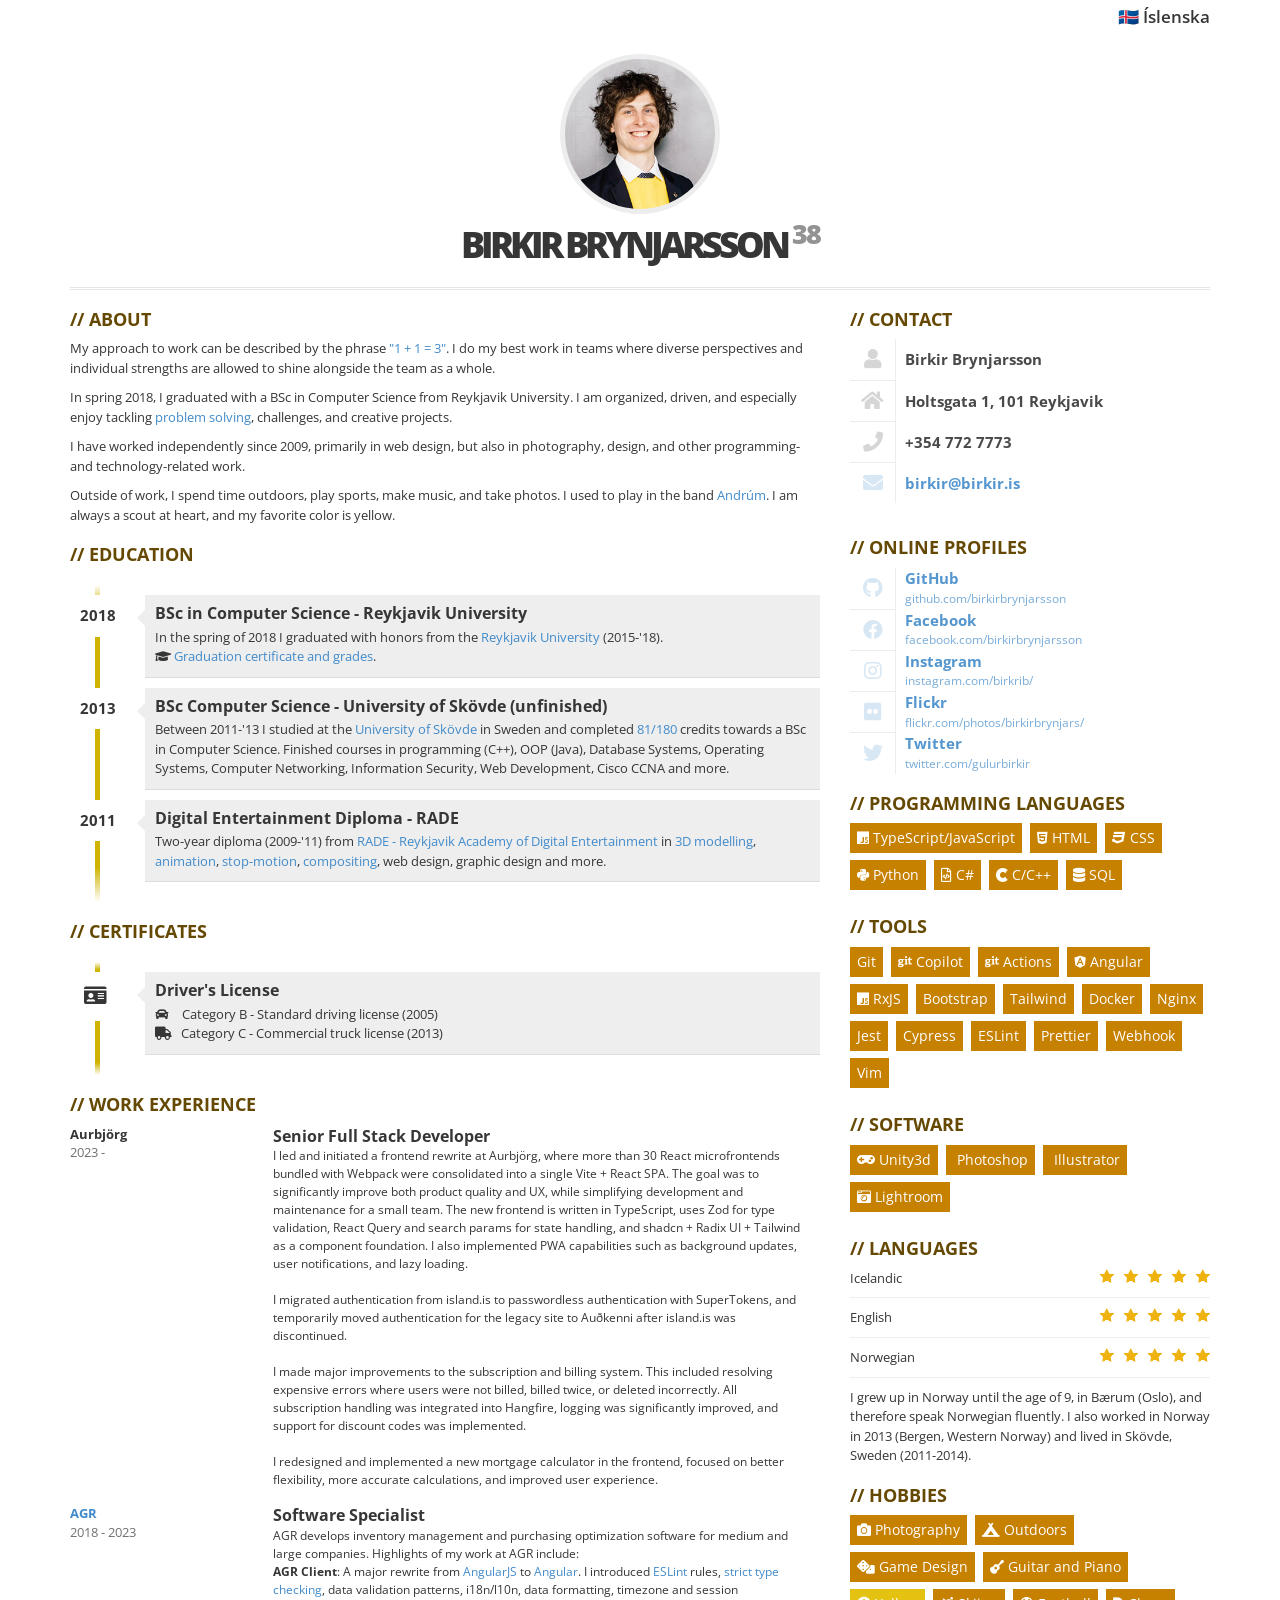
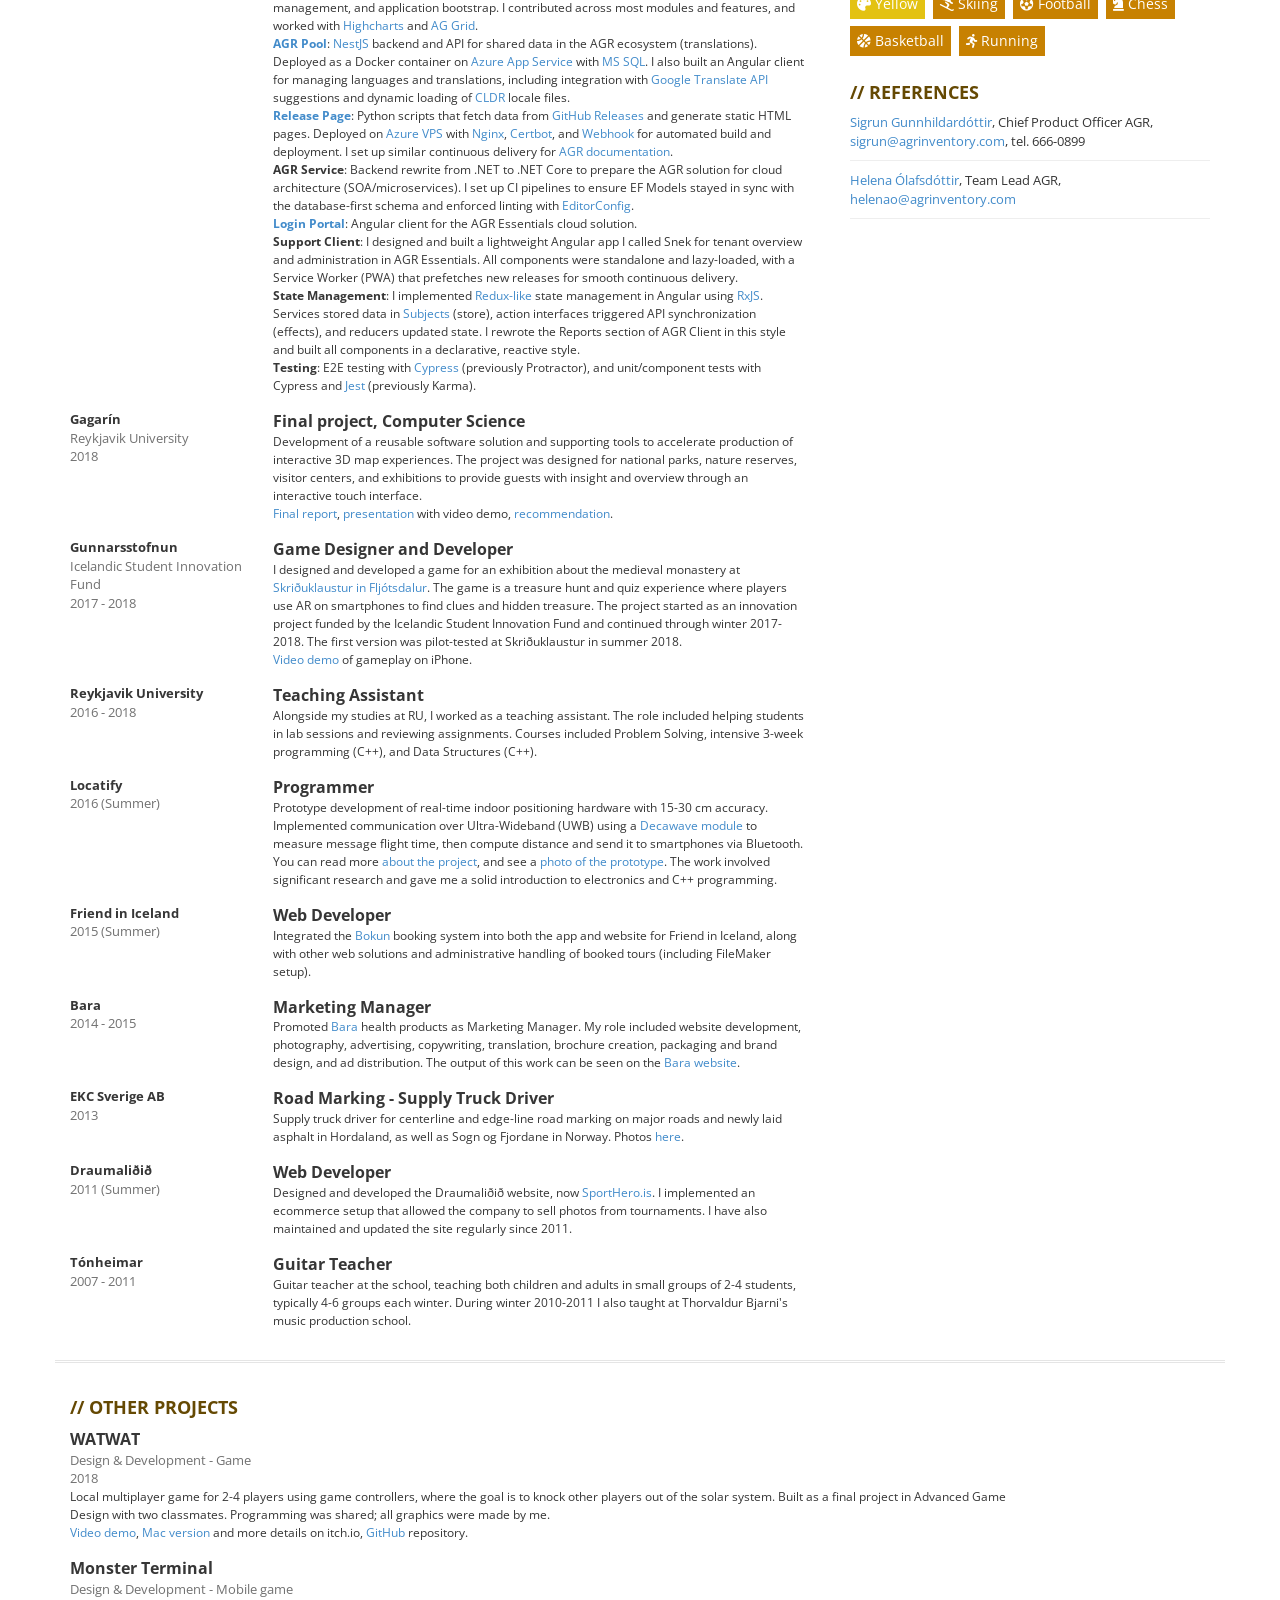
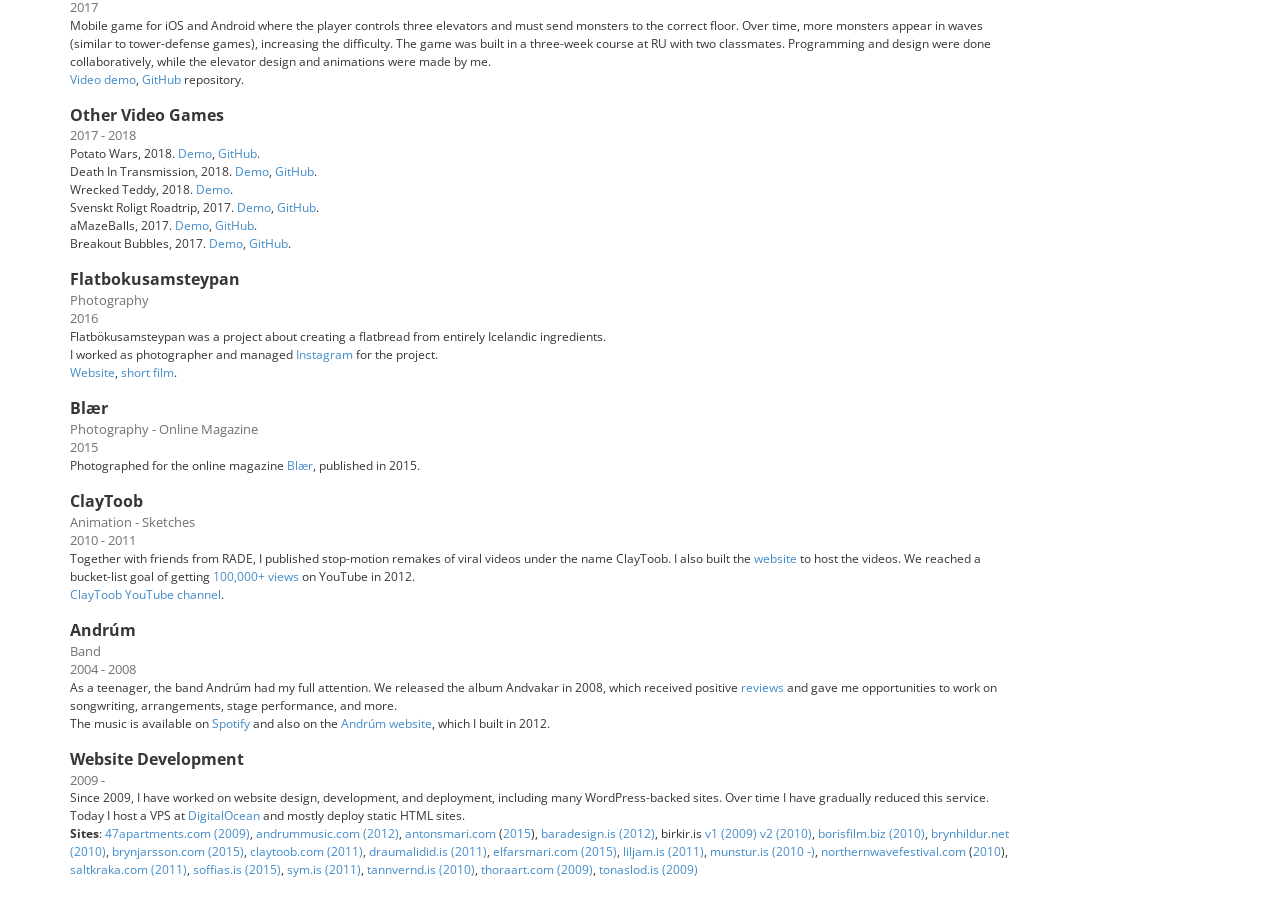
==== en/index.html @ 698aa9ff "Add english version of CV" ====
<!doctype html>
<html lang="en">
  <head>
    <meta charset="utf-8" />
    <meta http-equiv="X-UA-Compatible" content="IE=edge,chrome=1" />
    <meta name="viewport" content="width=device-width, initial-scale=1" />
    <title>Birkir Brynjarsson - CV</title>
    <link href="../css/bootstrap.min.css" rel="stylesheet" />
    <link
      rel="stylesheet"
      href="https://use.fontawesome.com/releases/v5.6.3/css/all.css"
      integrity="sha384-UHRtZLI+pbxtHCWp1t77Bi1L4ZtiqrqD80Kn4Z8NTSRyMA2Fd33n5dQ8lWUE00s/"
      crossorigin="anonymous"
    />
    <link href="../css/main.css?v=1.12" rel="stylesheet" />
    <!--[if lt IE 9]>
      <script src="js/html5shiv.js"></script>
      <script src="js/respond.min.js"></script>
    <![endif]-->
  </head>
  <body>
    <div class="container language-container">
      <div class="row no-print">
        <div class="col-xs-12">
          <div class="language-switcher" aria-label="Language selector">
            <a href="../index.html">🇮🇸 Íslenska</a>
          </div>
        </div>
      </div>
    </div>

    <div class="container main-container">
      <div class="row">
        <div class="col-xs-12">
          <div id="photo-header" class="text-center">
            <!-- PHOTO (AVATAR) -->
            <div id="photo">
              <img src="../img/birkir-gulur3.jpg" alt="avatar" />
            </div>
            <div id="text-header">
              <h1>
                Birkir Brynjarsson <sup><span class="my-age"></span></sup>
              </h1>
            </div>
            <!--<div id="text-header">
              <h1>Welcome,<br> my name is <span>Birkir Brynjarsson</span><sup>28</sup>, this is my CV</h1>
            </div>-->
          </div>
        </div>
      </div>

      <div class="row">
        <div class="col-xs-12 col-sm-8">
          <!-- ABOUT ME -->
          <div class="box">
            <h2>About</h2>
            <p>
              My approach to work can be described by the phrase
              <a
                href="https://www.theschooloflife.com/thebookoflife/in-praise-of-teamwork/"
                data-toggle="tooltip"
                title='"The whole is greater than the sum of its parts." - Aristotle<br />Link: In Praise of Teamwork from The Book of Life'
                >"1 + 1 = 3"</a
              >. I do my best work in teams where diverse perspectives and
              individual strengths are allowed to shine alongside the team as a
              whole.
            </p>
            <p>
              In spring 2018, I graduated with a BSc in Computer Science from
              Reykjavik University. I am organized, driven, and especially enjoy
              tackling
              <a
                href="https://open.kattis.com/users/birkir-brynjarsson"
                data-toggle="tooltip"
                title="Kattis problems archive, hundreds of programming problems to solve."
                >problem solving</a
              >, challenges, and creative projects.
            </p>
            <p>
              I have worked independently since 2009, primarily in web design,
              but also in photography, design, and other programming- and
              technology-related work.
            </p>

            <p>
              Outside of work, I spend time outdoors, play sports, make music,
              and take photos. I used to play in the band
              <a
                href="https://open.spotify.com/artist/7MEzJD8suxVkT8CrVbVjuE"
                data-toggle="tooltip"
                title="Andrum on Spotify"
                >Andrúm</a
              >. I am always a scout at heart, and my favorite color is yellow.
            </p>
          </div>

          <!-- EDUCATION -->
          <div class="box">
            <h2>Education</h2>
            <ul id="education" class="clearfix">
              <li>
                <div class="year pull-left">2018</div>
                <div class="description pull-right">
                  <h3>BSc in Computer Science - Reykjavik University</h3>
                  <p>
                    In the spring of 2018 I graduated with honors from the
                    <a
                      href="https://en.ru.is/st/dcs/undergraduate-study/bsc-computer-science"
                      data-toggle="tooltip"
                      title="BSc Computer Science, Reykjavik University"
                      >Reykjavik University</a
                    >
                    (2015-'18).<br /><i class="fas fa-graduation-cap"></i>
                    <a
                      href="../img/Birkir-BSc_ComputerScience.pdf"
                      data-toggle="tooltip"
                      title="PDF: Graduation certificate and grades from RU"
                      >Graduation certificate and grades</a
                    >.
                  </p>
                </div>
              </li>
              <li>
                <div class="year pull-left">2013</div>
                <div class="description pull-right">
                  <h3>
                    BSc Computer Science - University of Skövde (unfinished)
                  </h3>
                  <p>
                    Between 2011-'13 I studied at the
                    <a
                      href="http://his.se/en/"
                      data-toggle="tooltip"
                      title="University of Skövde website"
                      >University of Skövde</a
                    >
                    in Sweden and completed
                    <a
                      href="../img/Birkir-HiS_Grades.pdf"
                      data-toggle="tooltip"
                      title="PDF: My grades from the University of Skövde"
                      >81/180</a
                    >
                    credits towards a BSc in Computer Science. Finished courses
                    in programming (C++), OOP (Java), Database Systems,
                    Operating Systems, Computer Networking, Information
                    Security, Web Development, Cisco CCNA and more.
                  </p>
                </div>
              </li>
              <li>
                <div class="year pull-left">2011</div>
                <div class="description pull-right">
                  <h3>Digital Entertainment Diploma - RADE</h3>
                  <p>
                    Two-year diploma (2009-'11) from
                    <a
                      href="https://tskoli.is/namsbraut/stafraen-honnun/"
                      data-toggle="tooltip"
                      title="RADE - Reykjavik Academy of Digital Entertainment, website"
                      >RADE - Reykjavik Academy of Digital Entertainment</a
                    >
                    in
                    <a
                      href="https://www.youtube.com/watch?v=t-S7VDdYCXI"
                      data-toggle="tooltip"
                      title="A 3D character model, project made with 3ds Max and After Effects"
                      >3D modelling</a
                    >,
                    <a
                      href="https://www.youtube.com/watch?v=_jqx_BdupVU"
                      data-toggle="tooltip"
                      title="My final project from RADE, a short sketch where my main focus was animation."
                      >animation</a
                    >,
                    <a
                      href="https://www.youtube.com/user/ClayToob/videos"
                      data-toggle="tooltip"
                      title="A stop-motion project made with clay.<br />From which a collective formed where we did more sketches going under the name; ClayToob"
                      >stop-motion</a
                    >,
                    <a
                      href="https://www.youtube.com/watch?v=44dyvyZPe54"
                      data-toggle="tooltip"
                      title="Compositing and Vfx project made with Nuke and other software."
                      >compositing</a
                    >, web design, graphic design and more.
                  </p>
                </div>
              </li>
            </ul>
          </div>

          <!-- EDUCATION -->
          <div class="box">
            <h2>Certificates</h2>
            <ul id="education" class="clearfix">
              <li>
                <div class="license">
                  <i class="fa fa-id-card" aria-hidden="true"></i>
                </div>
                <div class="description pull-right">
                  <h3>Driver's License</h3>
                  <p>
                    <i
                      class="fa fa-car"
                      aria-hidden="true"
                      style="padding-right: 1.1em"
                    ></i
                    >Category B - Standard driving license (2005)<br />
                    <i
                      class="fa fa-truck"
                      aria-hidden="true"
                      style="padding-right: 0.8em"
                    ></i
                    >Category C - Commercial truck license (2013)
                  </p>
                </div>
              </li>
            </ul>
          </div>

          <!-- EXPERIENCES -->
          <div class="box">
            <h2>Work Experience</h2>

            <div class="job clearfix">
              <div class="col-xs-3">
                <div class="where">Aurbjörg</div>
                <div class="year">2023 -</div>
              </div>
              <div class="col-xs-9">
                <div class="profession">Senior Full Stack Developer</div>
                <div class="description">
                  I led and initiated a frontend rewrite at Aurbjörg, where more
                  than 30 React microfrontends bundled with Webpack were
                  consolidated into a single Vite + React SPA. The goal was to
                  significantly improve both product quality and UX, while
                  simplifying development and maintenance for a small team. The
                  new frontend is written in TypeScript, uses Zod for type
                  validation, React Query and search params for state handling,
                  and shadcn + Radix UI + Tailwind as a component foundation. I
                  also implemented PWA capabilities such as background updates,
                  user notifications, and lazy loading.
                  <br /><br />
                  I migrated authentication from island.is to passwordless
                  authentication with SuperTokens, and temporarily moved
                  authentication for the legacy site to Auðkenni after island.is
                  was discontinued.
                  <br /><br />
                  I made major improvements to the subscription and billing
                  system. This included resolving expensive errors where users
                  were not billed, billed twice, or deleted incorrectly. All
                  subscription handling was integrated into Hangfire, logging
                  was significantly improved, and support for discount codes was
                  implemented.
                  <br /><br />
                  I redesigned and implemented a new mortgage calculator in the
                  frontend, focused on better flexibility, more accurate
                  calculations, and improved user experience.
                </div>
              </div>
            </div>

            <div class="job clearfix">
              <div class="col-xs-3">
                <div class="where">
                  <a
                    href="https://agrinventory.com"
                    alt="AGR website"
                    data-toggle="tooltip"
                    title="AGR website"
                    >AGR</a
                  >
                </div>
                <div class="year">2018 - 2023</div>
              </div>
              <div class="col-xs-9">
                <div class="profession">Software Specialist</div>
                <div class="description">
                  AGR develops inventory management and purchasing optimization
                  software for medium and large companies. Highlights of my work
                  at AGR include:
                  <br />
                  <strong>AGR Client</strong>: A major rewrite from
                  <a href="https://angularjs.org/">AngularJS</a> to
                  <a href="https://angular.io/">Angular</a>. I introduced
                  <a href="https://eslint.org/">ESLint</a> rules,
                  <a href="https://www.typescriptlang.org/tsconfig#strict"
                    >strict type checking</a
                  >, data validation patterns, i18n/l10n, data formatting,
                  timezone and session management, and application bootstrap. I
                  contributed across most modules and features, and worked with
                  <a
                    href="https://www.highcharts.com/"
                    data-toggle="tooltip"
                    title="Highcharts charting library"
                    >Highcharts</a
                  >
                  and
                  <a
                    href="https://www.ag-grid.com/"
                    data-toggle="tooltip"
                    title="AG Grid data grid"
                    >AG Grid</a
                  >.
                  <br />
                  <strong
                    ><a
                      href="https://pool.agrdynamics.com/swagger/"
                      data-toggle="tooltip"
                      title="AGR Shared Data Repository"
                      >AGR Pool</a
                    ></strong
                  >:
                  <a
                    href="https://nestjs.com/"
                    data-toggle="tooltip"
                    title="NestJS framework"
                    >NestJS</a
                  >
                  backend and API for shared data in the AGR ecosystem
                  (translations). Deployed as a Docker container on
                  <a
                    href="https://azure.microsoft.com/en-us/products/app-service"
                    >Azure App Service</a
                  >
                  with
                  <a
                    href="https://azure.microsoft.com/en-us/products/azure-sql/database"
                    >MS SQL</a
                  >. I also built an Angular client for managing languages and
                  translations, including integration with
                  <a
                    href="https://cloud.google.com/translate/docs/reference/rest"
                    >Google Translate API</a
                  >
                  suggestions and dynamic loading of
                  <a href="https://cldr.unicode.org/">CLDR</a> locale files.
                  <br />
                  <strong
                    ><a
                      href="https://releases.agrinventory.com/"
                      data-toggle="tooltip"
                      title="AGR Release Page"
                      >Release Page</a
                    ></strong
                  >: Python scripts that fetch data from
                  <a
                    href="https://docs.github.com/en/repositories/releasing-projects-on-github/about-releases"
                    >GitHub Releases</a
                  >
                  and generate static HTML pages. Deployed on
                  <a
                    href="https://azure.microsoft.com/en-us/products/virtual-machines"
                    >Azure VPS</a
                  >
                  with <a href="https://www.nginx.com/">Nginx</a>,
                  <a href="https://certbot.eff.org/">Certbot</a>, and
                  <a href="https://github.com/adnanh/webhook">Webhook</a> for
                  automated build and deployment. I set up similar continuous
                  delivery for
                  <a
                    href="https://docs.agrinventory.com/"
                    title="AGR Documentation and Manuals"
                    >AGR documentation</a
                  >.
                  <br />
                  <strong>AGR Service</strong>: Backend rewrite from .NET to
                  .NET Core to prepare the AGR solution for cloud architecture
                  (SOA/microservices). I set up CI pipelines to ensure EF Models
                  stayed in sync with the database-first schema and enforced
                  linting with
                  <a href="https://editorconfig.org/">EditorConfig</a>.
                  <br />
                  <strong
                    ><a href="https://portal.agrdev.cloud/"
                      >Login Portal</a
                    ></strong
                  >: Angular client for the AGR Essentials cloud solution.
                  <br />
                  <strong>Support Client</strong>: I designed and built a
                  lightweight Angular app I called Snek for tenant overview and
                  administration in AGR Essentials. All components were
                  standalone and lazy-loaded, with a Service Worker (PWA) that
                  prefetches new releases for smooth continuous delivery.
                  <br />
                  <strong>State Management</strong>: I implemented
                  <a
                    href="https://v8.ngrx.io/guide/store#diagram"
                    data-toggle="tooltip"
                    title="State Management Diagram"
                    >Redux-like</a
                  >
                  state management in Angular using
                  <a href="https://rxjs.dev/">RxJS</a>. Services stored data in
                  <a href="https://rxjs.dev/guide/subject">Subjects</a>
                  (store), action interfaces triggered API synchronization
                  (effects), and reducers updated state. I rewrote the Reports
                  section of AGR Client in this style and built all components
                  in a declarative, reactive style.
                  <br />
                  <strong>Testing</strong>: E2E testing with
                  <a href="https://www.cypress.io/">Cypress</a> (previously
                  Protractor), and unit/component tests with Cypress and
                  <a href="https://jestjs.io/">Jest</a> (previously Karma).
                </div>
              </div>
            </div>

            <div class="job clearfix">
              <div class="col-xs-3">
                <div class="where">Gagarín</div>
                <div class="year">Reykjavik University</div>
                <div class="year">2018</div>
              </div>
              <div class="col-xs-9">
                <div class="profession">Final project, Computer Science</div>
                <div class="description">
                  Development of a reusable software solution and supporting
                  tools to accelerate production of interactive 3D map
                  experiences. The project was designed for national parks,
                  nature reserves, visitor centers, and exhibitions to provide
                  guests with insight and overview through an interactive touch
                  interface.<br />
                  <a
                    href="https://skemman.is/handle/1946/31159"
                    alt="Skemman.is thesis archive, final project: National Park Explorer"
                    data-toggle="tooltip"
                    title='Final report: "National Park Explorer" on Skemman.is'
                    >Final report</a
                  >,
                  <a
                    href="../img/nationalparkexplorer-presentation.pdf"
                    alt="PDF: National Park Explorer project presentation including video demo"
                    data-toggle="tooltip"
                    title="PDF: National Park Explorer project presentation including video demo"
                    >presentation</a
                  >
                  with video demo,
                  <a
                    href="../img/mapexplorer-umsogn.pdf"
                    alt="PDF: Supervisor recommendation for the project"
                    data-toggle="tooltip"
                    title="PDF: Supervisor recommendation for the project"
                    >recommendation</a
                  >.
                </div>
              </div>
            </div>

            <div class="job clearfix">
              <div class="col-xs-3">
                <div class="where">Gunnars<wbr />stofnun</div>
                <div class="year">Icelandic Student Innovation Fund</div>
                <div class="year">2017 - 2018</div>
              </div>
              <div class="col-xs-9">
                <div class="profession">Game Designer and Developer</div>
                <div class="description">
                  I designed and developed a game for an exhibition about the
                  medieval monastery at
                  <a
                    href="https://skriduklaustur.is/"
                    alt="Skriðuklaustur website"
                    data-toggle="tooltip"
                    title="Skriðuklaustur website"
                    >Skriðuklaustur in Fljótsdalur</a
                  >. The game is a treasure hunt and quiz experience where
                  players use AR on smartphones to find clues and hidden
                  treasure. The project started as an innovation project funded
                  by the Icelandic Student Innovation Fund and continued through
                  winter 2017-2018. The first version was pilot-tested at
                  Skriðuklaustur in summer 2018.<br />
                  <a
                    href="../img/klaustur-demo.mp4"
                    data-toggle="tooltip"
                    title='Video demo of "The Treasures of Skriðuklaustur"'
                    >Video demo</a
                  >
                  of gameplay on iPhone.
                </div>
              </div>
            </div>

            <div class="job clearfix">
              <div class="col-xs-3">
                <div class="where">Reykjavik University</div>
                <div class="year">2016 - 2018</div>
              </div>
              <div class="col-xs-9">
                <div class="profession">Teaching Assistant</div>
                <div class="description">
                  Alongside my studies at RU, I worked as a teaching assistant.
                  The role included helping students in lab sessions and
                  reviewing assignments. Courses included Problem Solving,
                  intensive 3-week programming (C++), and Data Structures (C++).
                </div>
              </div>
            </div>

            <div class="job clearfix">
              <div class="col-xs-3">
                <div class="where">Locatify</div>
                <div class="year">2016 (Summer)</div>
              </div>
              <div class="col-xs-9">
                <div class="profession">Programmer</div>
                <div class="description">
                  Prototype development of real-time indoor positioning hardware
                  with 15-30 cm accuracy. Implemented communication over
                  Ultra-Wideband (UWB) using a
                  <a
                    href="https://www.qorvo.com/products/p/DWM1000"
                    data-toggle="tooltip"
                    title="DWM1000 UWB module by Decawave/Qorvo"
                    >Decawave module</a
                  >
                  to measure message flight time, then compute distance and send
                  it to smartphones via Bluetooth. You can read more
                  <a
                    href="https://locatify.com/blog/locatify-receives-grant-to-develop-precise-indoor-location-solution-with-30cm-accuracy/"
                    data-toggle="tooltip"
                    title="Locatify blog post about the project"
                    >about the project</a
                  >, and see a
                  <a href="../img/uwb-locatify.jpg">photo of the prototype</a>.
                  The work involved significant research and gave me a solid
                  introduction to electronics and C++ programming.
                </div>
              </div>
            </div>

            <div class="job clearfix">
              <div class="col-xs-3">
                <div class="where">Friend in Iceland</div>
                <div class="year">2015 (Summer)</div>
              </div>
              <div class="col-xs-9">
                <div class="profession">Web Developer</div>
                <div class="description">
                  Integrated the
                  <a
                    href="https://bokun.io"
                    data-toggle="tooltip"
                    title="Bokun website"
                    >Bokun</a
                  >
                  booking system into both the app and website for Friend in
                  Iceland, along with other web solutions and administrative
                  handling of booked tours (including FileMaker setup).
                </div>
              </div>
            </div>

            <div class="job clearfix">
              <div class="col-xs-3">
                <div class="where">Bara</div>
                <div class="year">2014 - 2015</div>
              </div>
              <div class="col-xs-9">
                <div class="profession">Marketing Manager</div>
                <div class="description">
                  Promoted
                  <a
                    href="http://bara123.is"
                    data-toggle="tooltip"
                    title="Icelandic Bara website"
                    >Bara</a
                  >
                  health products as Marketing Manager. My role included website
                  development, photography, advertising, copywriting,
                  translation, brochure creation, packaging and brand design,
                  and ad distribution. The output of this work can be seen on
                  the
                  <a
                    href="http://barahealth.com"
                    data-toggle="tooltip"
                    title="English Bara website"
                    >Bara website</a
                  >.
                </div>
              </div>
            </div>

            <div class="job clearfix">
              <div class="col-xs-3">
                <div class="where">EKC Sverige AB</div>
                <div class="year">2013</div>
              </div>
              <div class="col-xs-9">
                <div class="profession">Road Marking - Supply Truck Driver</div>
                <div class="description">
                  Supply truck driver for centerline and edge-line road marking
                  on major roads and newly laid asphalt in Hordaland, as well as
                  Sogn og Fjordane in Norway. Photos
                  <a
                    href="https://www.flickr.com/photos/birkirbrynjars/albums/72157643452626694"
                    data-toggle="tooltip"
                    title="Flickr album from road-marking work in Norway"
                    >here</a
                  >.
                </div>
              </div>
            </div>

            <div class="job clearfix">
              <div class="col-xs-3">
                <div class="where">Draumaliðið</div>
                <div class="year">2011 (Summer)</div>
              </div>
              <div class="col-xs-9">
                <div class="profession">Web Developer</div>
                <div class="description">
                  Designed and developed the Draumaliðið website, now
                  <a
                    href="https://www.sporthero.is"
                    data-toggle="tooltip"
                    title="SportHero website"
                    >SportHero.is</a
                  >. I implemented an ecommerce setup that allowed the company
                  to sell photos from tournaments. I have also maintained and
                  updated the site regularly since 2011.
                </div>
              </div>
            </div>

            <div class="job clearfix">
              <div class="col-xs-3">
                <div class="where">Tónheimar</div>
                <div class="year">2007 - 2011</div>
              </div>
              <div class="col-xs-9">
                <div class="profession">Guitar Teacher</div>
                <div class="description">
                  Guitar teacher at the school, teaching both children and
                  adults in small groups of 2-4 students, typically 4-6 groups
                  each winter. During winter 2010-2011 I also taught at
                  Thorvaldur Bjarni's music production school.
                </div>
              </div>
            </div>
          </div>
        </div>

        <div class="col-xs-12 col-sm-4">
          <!-- CONTACT -->
          <div class="box clearfix">
            <h2>Contact</h2>
            <div class="contact-item">
              <div class="icon pull-left text-center">
                <span class="fa fa-user fa-fw"></span>
              </div>
              <div class="title only pull-right">Birkir Brynjarsson</div>
            </div>
            <div class="contact-item">
              <div class="icon pull-left text-center">
                <span class="fa fa-home fa-fw"></span>
              </div>
              <div class="title only pull-right">
                Holtsgata 1, 101 Reykjavik
              </div>
            </div>
            <div class="contact-item">
              <div class="icon pull-left text-center">
                <span class="fa fa-phone fa-fw"></span>
              </div>
              <div class="title only pull-right">+354 772 7773</div>
            </div>
            <div class="contact-item">
              <a href="mailto:birkir@birkir.is">
                <div class="icon pull-left text-center">
                  <span class="fa fa-envelope fa-fw"></span>
                </div>
                <div class="title only pull-right">birkir@birkir.is</div>
              </a>
            </div>
          </div>

          <!-- WEB PROFILES -->
          <div class="box clearfix no-print">
            <h2>Online Profiles</h2>
            <div class="contact-item">
              <a href="https://github.com/birkirbrynjarsson">
                <div class="icon pull-left text-center">
                  <span class="fab fa-github fa-fw"></span>
                </div>
                <div class="title pull-right">GitHub</div>
                <div class="description pull-right">
                  github.com/birkirbrynjarsson
                </div>
              </a>
            </div>
            <div class="contact-item">
              <a href="https://www.facebook.com/birkirbrynjarsson">
                <div class="icon pull-left text-center">
                  <span class="fab fa-facebook fa-fw"></span>
                </div>
                <div class="title pull-right">Facebook</div>
                <div class="description pull-right">
                  facebook.com/birkirbrynjarsson
                </div>
              </a>
            </div>
            <div class="contact-item">
              <a href="https://www.instagram.com/birkrib/">
                <div class="icon pull-left text-center">
                  <span class="fab fa-instagram fa-fw"></span>
                </div>
                <div class="title pull-right">Instagram</div>
                <div class="description pull-right">instagram.com/birkrib/</div>
              </a>
            </div>
            <div class="contact-item">
              <a href="https://www.flickr.com/photos/birkirbrynjars/albums">
                <div class="icon pull-left text-center">
                  <span class="fab fa-flickr fa-fw"></span>
                </div>
                <div class="title pull-right">Flickr</div>
                <div class="description pull-right">
                  flickr.com/photos/birkirbrynjars/
                </div>
              </a>
            </div>
            <div class="contact-item">
              <a href="https://twitter.com/gulurbirkir">
                <div class="icon pull-left text-center">
                  <span class="fab fa-twitter fa-fw"></span>
                </div>
                <div class="title pull-right">Twitter</div>
                <div class="description pull-right">
                  twitter.com/gulurbirkir
                </div>
              </a>
            </div>
          </div>

          <!-- PROGRAMMING LANGUAGES -->
          <div class="box no-print">
            <h2>Programming Languages</h2>

            <div class="hobby">
              <i class="fab fa-js"></i>
              <a href="https://www.typescriptlang.org/"
                >TypeScript/JavaScript</a
              >
            </div>
            <div class="hobby"><i class="fab fa-html5"></i> HTML</div>
            <div class="hobby"><i class="fab fa-css3"></i> CSS</div>
            <div class="hobby"><i class="fab fa-python pr"></i> Python</div>
            <div class="hobby"><i class="far fa-file-code"></i> C#</div>
            <div class="hobby"><i class="fab fa-cuttlefish"></i> C/C++</div>
            <div class="hobby"><i class="fas fa-database"></i> SQL</div>
          </div>

          <!-- TECH -->
          <div class="box no-print">
            <h2>Tools</h2>
            <div class="hobby">
              <a href="https://git-scm.com/">Git</a>
            </div>
            <div class="hobby">
              <i class="fab fa-git"></i>
              <a href="https://github.com/features/copilot">Copilot</a>
            </div>
            <div class="hobby">
              <i class="fab fa-git"></i>
              <a href="https://github.com/features/actions">Actions</a>
            </div>
            <div class="hobby">
              <i class="fab fa-angular"></i>
              <a href="https://angular.io/">Angular</a>
            </div>
            <div class="hobby">
              <i class="fab fa-js"></i> <a href="https://rxjs.dev/">RxJS</a>
            </div>
            <div class="hobby">
              <i class="fab fa-"></i
              ><a href="https://getbootstrap.com/">Bootstrap</a>
            </div>
            <div class="hobby">
              <i class="fab fa-"></i
              ><a href="https://tailwindcss.com/">Tailwind</a>
            </div>
            <div class="hobby">
              <i class="fab fa-"></i
              ><a href="https://www.docker.com/">Docker</a>
            </div>
            <div class="hobby">
              <i class="fab fa-"></i><a href="https://www.nginx.com/">Nginx</a>
            </div>
            <div class="hobby">
              <i class="fab fa-"></i><a href="https://jestjs.io/">Jest</a>
            </div>
            <div class="hobby">
              <i class="fab fa-"></i
              ><a href="https://www.cypress.io/">Cypress</a>
            </div>
            <div class="hobby">
              <i class="fab fa-"></i><a href="https://eslint.org/">ESLint</a>
            </div>
            <div class="hobby">
              <i class="fab fa-"></i><a href="https://prettier.io/">Prettier</a>
            </div>
            <div class="hobby">
              <i class="fab fa-"></i
              ><a href="https://github.com/adnanh/webhook" class="link-light"
                >Webhook</a
              >
            </div>
            <div class="hobby">
              <i class="fab fa-"></i
              ><a href="https://www.vim.org/" class="link-light">Vim</a>
            </div>
          </div>

          <!-- SOFTWARE -->
          <div class="box no-print">
            <h2>Software</h2>
            <div class="hobby"><i class="fas fa-gamepad"></i> Unity3d</div>
            <div class="hobby"><i class="fab fa-adobe"></i> Photoshop</div>
            <div class="hobby"><i class="fab fa-adobe"></i> Illustrator</div>
            <div class="hobby">
              <i class="fas fa-camera-retro"></i> Lightroom
            </div>
          </div>

          <!-- LANGUAGES -->
          <div class="box">
            <h2>Languages</h2>
            <div id="language-skills">
              <div class="skill">
                Icelandic
                <div class="icons pull-right">
                  <div style="width: 100%" class="icons-red"></div>
                </div>
              </div>
              <div class="skill">
                English
                <div class="icons pull-right">
                  <div style="width: 100%" class="icons-red"></div>
                </div>
              </div>
              <div class="skill">
                Norwegian
                <div class="icons pull-right">
                  <div style="width: 100%" class="icons-red"></div>
                </div>
              </div>
              <p>
                I grew up in Norway until the age of 9, in Bærum (Oslo), and
                therefore speak Norwegian fluently. I also worked in Norway in
                2013 (Bergen, Western Norway) and lived in Skövde, Sweden
                (2011-2014).
              </p>
            </div>
          </div>

          <!-- HOBBIES -->
          <div class="box no-print">
            <h2>Hobbies</h2>
            <div class="hobby"><i class="fas fa-camera"></i> Photography</div>
            <div class="hobby"><i class="fas fa-campground"></i> Outdoors</div>
            <div class="hobby"><i class="fas fa-dice"></i> Game Design</div>
            <div class="hobby">
              <i class="fas fa-guitar"></i> Guitar and Piano
            </div>
            <div class="hobby" style="background: #e3c212">
              <i class="fas fa-palette"></i> Yellow
            </div>
            <div class="hobby"><i class="fas fa-skiing"></i> Skiing</div>
            <div class="hobby hobby-football">
              <i class="fas fa-futbol"></i> Football
            </div>
            <div class="hobby"><i class="fas fa-chess-knight"></i> Chess</div>
            <div class="hobby">
              <i class="fas fa-basketball-ball"></i> Basketball
            </div>
            <div class="hobby"><i class="fas fa-running"></i> Running</div>
          </div>

          <!-- RECOMMENDATIONS -->
          <div class="box">
            <h2>References</h2>
            <div id="recommend">
              <div class="skill">
                <a href="https://www.linkedin.com/in/sigrunbg/"
                  >Sigrun Gunnhildardóttir</a
                >, Chief Product Officer AGR,
                <a href="mailto:sigrun@agrinventory.com"
                  >sigrun@agrinventory.com</a
                >, tel. 666-0899
              </div>
              <div class="skill">
                <a
                  href="https://www.linkedin.com/in/helena-olafsdottir-86620078/"
                  >Helena Ólafsdóttir</a
                >, Team Lead AGR,
                <a href="mailto:helenao@agrinventory.com"
                  >helenao@agrinventory.com</a
                >
              </div>
            </div>
          </div>
        </div>

        <div class="col-xs-12 h-break">
          <!-- <hr /> -->
          <!-- <hr /> -->
        </div>

        <div class="col-xs-12 col-sm-10">
          <!-- PROJECTS -->
          <div class="box">
            <h2>Other Projects</h2>

            <div class="job clearfix">
              <div class="profession">WATWAT</div>
              <div class="year">Design & Development - Game</div>
              <div class="year">2018</div>
              <div class="description">
                Local multiplayer game for 2-4 players using game controllers,
                where the goal is to knock other players out of the solar
                system. Built as a final project in Advanced Game Design with
                two classmates. Programming was shared; all graphics were made
                by me.<br />
                <a
                  href="../img/watwat-demo.mp4"
                  data-toggle="tooltip"
                  title="Video demo of 3 players playing WATWAT"
                  >Video demo</a
                >,
                <a
                  href="https://indexu.itch.io/watwat"
                  data-toggle="tooltip"
                  title="WATWAT Mac version on itch.io"
                  >Mac version</a
                >
                and more details on itch.io,
                <a
                  href="https://github.com/Maple-Syrup-Bacon/watwat"
                  data-toggle="tooltip"
                  title="WATWAT GitHub repository"
                  >GitHub</a
                >
                repository.
              </div>
            </div>

            <div class="job clearfix">
              <div class="profession">Monster Terminal</div>
              <div class="year">Design & Development - Mobile game</div>
              <div class="year">2017</div>
              <div class="description">
                Mobile game for iOS and Android where the player controls three
                elevators and must send monsters to the correct floor. Over
                time, more monsters appear in waves (similar to tower-defense
                games), increasing the difficulty. The game was built in a
                three-week course at RU with two classmates. Programming and
                design were done collaboratively, while the elevator design and
                animations were made by me.<br />
                <a
                  href="../img/monsterterminal-demo.MP4"
                  data-toggle="tooltip"
                  title="Video demo of Monster Terminal gameplay on iPhone"
                  >Video demo</a
                >,
                <a
                  href="https://github.com/birkirbrynjarsson/monsterious"
                  data-toggle="tooltip"
                  title="Monster Terminal GitHub repository"
                  >GitHub</a
                >
                repository.
              </div>
            </div>

            <div class="job clearfix">
              <div class="profession">Other Video Games</div>
              <div class="year">2017 - 2018</div>
              <div class="description">
                Potato Wars, 2018.
                <a
                  href="../img/potatowars-demo.mp4"
                  data-toggle="tooltip"
                  title="Video demo of Potato Wars"
                  >Demo</a
                >,
                <a
                  href="https://github.com/unnursol/constrained-game"
                  data-toggle="tooltip"
                  title="Potato Wars GitHub repository"
                  >GitHub</a
                >.<br />

                Death In Transmission, 2018.
                <a
                  href="../img/deathtransmission-demo.mp4"
                  data-toggle="tooltip"
                  title="Video demo of Death In Transmission"
                  >Demo</a
                >,
                <a
                  href="https://github.com/birkirbrynjarsson/GGJ-Transmission"
                  data-toggle="tooltip"
                  title="Death In Transmission GitHub repository"
                  >GitHub</a
                >.<br />

                Wrecked Teddy, 2018.
                <a
                  href="../img/wreckedteddy-demo.mp4"
                  data-toggle="tooltip"
                  title="Video demo of Wrecked Teddy"
                  >Demo</a
                >.<br />

                Svenskt Roligt Roadtrip, 2017.
                <a
                  href="../img/svensktroligt-demo.mp4"
                  data-toggle="tooltip"
                  title="Video demo of Svenskt Roligt Roadtrip"
                  >Demo</a
                >,
                <a
                  href="https://github.com/unnursol/TGRAF_3D_Game"
                  data-toggle="tooltip"
                  title="Svenskt Roligt Roadtrip GitHub repository"
                  >GitHub</a
                >.<br />

                aMazeBalls, 2017.
                <a
                  href="../img/amazeballs-demo.mp4"
                  data-toggle="tooltip"
                  title="Video demo of aMazeBalls"
                  >Demo</a
                >,
                <a
                  href="https://github.com/birkirbrynjarsson/TGRAF-3d-Maze"
                  data-toggle="tooltip"
                  title="aMazeBalls GitHub repository"
                  >GitHub</a
                >.<br />

                Breakout Bubbles, 2017.
                <a
                  href="../img/breakoutbubbles-demo.mp4"
                  data-toggle="tooltip"
                  title="Video demo of Breakout Bubbles"
                  >Demo</a
                >,
                <a
                  href="https://github.com/unnursol/TGRAF_2Dgame"
                  data-toggle="tooltip"
                  title="Breakout Bubbles GitHub repository"
                  >GitHub</a
                >.<br />
              </div>
            </div>

            <div class="job clearfix">
              <div class="profession">Flatbokusamsteypan</div>
              <div class="year">Photography</div>
              <div class="year">2016</div>
              <div class="description">
                Flatbökusamsteypan was a project about creating a flatbread from
                entirely Icelandic ingredients.<br />
                I worked as photographer and managed
                <a
                  href="https://www.instagram.com/flatbokusamsteypan/"
                  data-toggle="tooltip"
                  title="Flatbökusamsteypan Instagram"
                  >Instagram</a
                >
                for the project.<br />
                <a
                  href="https://www.flatbokusamsteypan.com/"
                  data-toggle="tooltip"
                  title="Flatbökusamsteypan website"
                  >Website</a
                >,
                <a
                  href="https://vimeo.com/246680048"
                  data-toggle="tooltip"
                  title="Vimeo: Flatbökusamsteypan short film"
                  >short film</a
                >.
              </div>
            </div>

            <div class="job clearfix">
              <div class="profession">Blær</div>
              <div class="year">Photography - Online Magazine</div>
              <div class="year">2015</div>
              <div class="description">
                Photographed for the online magazine
                <a
                  href="http://blaer.is/um"
                  data-toggle="tooltip"
                  title="About Blær"
                  >Blær</a
                >, published in 2015.
              </div>
            </div>

            <div class="job clearfix">
              <div class="profession">ClayToob</div>
              <div class="year">Animation - Sketches</div>
              <div class="year">2010 - 2011</div>
              <div class="description">
                Together with friends from RADE, I published stop-motion remakes
                of viral videos under the name ClayToob. I also built the
                <a
                  href="../img/claytoob-screenshot2.jpg"
                  data-toggle="tooltip"
                  title="Screenshot of ClayToob.com while active"
                  >website</a
                >
                to host the videos. We reached a bucket-list goal of getting
                <a
                  href="https://www.youtube.com/watch?v=5qQWNA4xRlk"
                  data-toggle="tooltip"
                  title="ClayToob video that reached 100k views on YouTube in 2012"
                  >100,000+ views</a
                >
                on YouTube in 2012.<br />
                <a
                  href="https://www.youtube.com/user/ClayToob/videos"
                  data-toggle="tooltip"
                  title="ClayToob videos on YouTube"
                  >ClayToob YouTube channel</a
                >.
              </div>
            </div>

            <div class="job clearfix">
              <div class="profession">Andrúm</div>
              <div class="year">Band</div>
              <div class="year">2004 - 2008</div>
              <div class="description">
                As a teenager, the band Andrúm had my full attention. We
                released the album Andvakar in 2008, which received positive
                <a
                  href="https://www.mbl.is/greinasafn/grein/1232662/"
                  data-toggle="tooltip"
                  title="Five-star review in Morgunblaðið"
                  >reviews</a
                >
                and gave me opportunities to work on songwriting, arrangements,
                stage performance, and more.<br />
                The music is available on
                <a
                  href="https://open.spotify.com/artist/7MEzJD8suxVkT8CrVbVjuE"
                  data-toggle="tooltip"
                  title="Andrum on Spotify"
                  >Spotify</a
                >
                and also on the
                <a
                  href="http://andrummusic.com"
                  data-toggle="tooltip"
                  title="Andrum website"
                  >Andrúm website</a
                >, which I built in 2012.
              </div>
            </div>

            <div class="job clearfix">
              <div class="profession">Website Development</div>
              <div class="year">2009 -</div>
              <div class="description">
                Since 2009, I have worked on website design, development, and
                deployment, including many WordPress-backed sites. Over time I
                have gradually reduced this service. Today I host a VPS at
                <a
                  href="https://www.digitalocean.com/"
                  data-toggle="tooltip"
                  title="DigitalOcean website"
                  >DigitalOcean</a
                >
                and mostly deploy static HTML sites.<br />
                <strong>Sites</strong>:
                <a
                  href="../img/47apartments-screenshot.jpg"
                  data-toggle="tooltip"
                  title="47apartments.com screenshot"
                  >47apartments.com (2009)</a
                >,
                <a
                  href="http://andrummusic.com"
                  data-toggle="tooltip"
                  title="Andrum band website"
                  >andrummusic.com (2012)</a
                >,
                <a
                  href="http://antonsmari.com"
                  data-toggle="tooltip"
                  title="Anton Smari website"
                  >antonsmari.com</a
                >
                (<a
                  href="../img/antonsmari-screenshot.jpg"
                  data-toggle="tooltip"
                  title="antonsmari.com screenshot from 2015"
                  >2015</a
                >),
                <a
                  href="../img/baradesign-screenshot.jpg"
                  data-toggle="tooltip"
                  title="baradesign.is screenshot"
                  >baradesign.is (2012)</a
                >, birkir.is
                <a
                  href="../img/birkirv1-screenshot.jpg"
                  data-toggle="tooltip"
                  title="birkir.is portfolio v1 screenshot"
                  >v1 (2009)</a
                >
                <a
                  href="../img/birkirv2-screenshot.jpg"
                  data-toggle="tooltip"
                  title="birkir.is portfolio/blog v2 screenshot"
                  >v2 (2010)</a
                >,
                <a
                  href="../img/borisfilm-screenshot.jpg"
                  data-toggle="tooltip"
                  title="borisfilm.biz screenshot"
                  >borisfilm.biz (2010)</a
                >,
                <a
                  href="../img/brynhildur-screenshot.jpg"
                  data-toggle="tooltip"
                  title="brynhildur.net screenshot"
                  >brynhildur.net (2010)</a
                >,
                <a
                  href="http://brynjarsson.com"
                  data-toggle="tooltip"
                  title="Bragi Brynjarsson website"
                  >brynjarsson.com (2015)</a
                >,
                <a
                  href="../img/claytoob-screenshot2.jpg"
                  data-toggle="tooltip"
                  title="ClayToob website screenshot"
                  >claytoob.com (2011)</a
                >,
                <a
                  href="../img/draumalidid-screenshot.jpg"
                  data-toggle="tooltip"
                  title="Draumalidid website screenshot"
                  >draumalidid.is (2011)</a
                >,
                <a
                  href="http://elfarsmari.com"
                  data-toggle="tooltip"
                  title="Elfarsmari website"
                  >elfarsmari.com (2015)</a
                >,
                <a
                  href="http://liljam.is"
                  data-toggle="tooltip"
                  title="liljam.is website"
                  >liljam.is (2011)</a
                >,
                <a
                  href="http://munstur.is"
                  data-toggle="tooltip"
                  title="munstur.is website"
                  >munstur.is (2010 -)</a
                >,
                <a
                  href="http://www.northernwavefestival.com/"
                  data-toggle="tooltip"
                  title="NorthernWave Film Festival website"
                  >northernwavefestival.com</a
                >
                (<a
                  href="../img/northernwave-screenshot.jpg"
                  data-toggle="tooltip"
                  title="NorthernWave screenshot from 2010"
                  >2010</a
                >),
                <a
                  href="http://saltkraka.com"
                  data-toggle="tooltip"
                  title="saltkraka.com website"
                  >saltkraka.com (2011)</a
                >,
                <a
                  href="../img/soffias-screenshot.jpg"
                  data-toggle="tooltip"
                  title="soffias.is screenshot"
                  >soffias.is (2015)</a
                >,
                <a
                  href="../img/sym-screenshot.jpg"
                  data-toggle="tooltip"
                  title="sym.is screenshot"
                  >sym.is (2011)</a
                >,
                <a
                  href="../img/tannvernd-screenshot.jpg"
                  data-toggle="tooltip"
                  title="tannvernd.is screenshot"
                  >tannvernd.is (2010)</a
                >,
                <a
                  href="../img/thoraart-screenshot.jpg"
                  data-toggle="tooltip"
                  title="thoraart.com screenshot"
                  >thoraart.com (2009)</a
                >,
                <a
                  href="../img/tonaslod-screenshot.jpg"
                  data-toggle="tooltip"
                  title="tonaslod.is screenshot"
                  >tonaslod.is (2009)</a
                >
              </div>
            </div>
          </div>
        </div>
      </div>
    </div>
    <!-- JQUERY -->
    <script src="../js/jquery.min.js"></script>
    <!-- BOOTSTRAP -->
    <script src="../js/bootstrap.min.js"></script>
    <!-- SCRIPTS -->
    <script src="../js/scripts.js"></script>
  </body>
</html>
---- css/main.css ----
/*******************************************
3ColorResume
Author: office@kamsolutions.pl
*******************************************/
/*******************************************
FONTS
*******************************************/
@import url(http://fonts.googleapis.com/css?family=Open+Sans:400,600,700,800);
/*******************************************
SETTINGS
*******************************************/
@charset "utf-8";
@-webkit-viewport {
  width: device-width;
}
@-moz-viewport {
  width: device-width;
}
@-ms-viewport {
  width: device-width;
}
@-o-viewport {
  width: device-width;
}
@viewport {
  width: device-width;
}
/*******************************************
BODY
*******************************************/
body {
  font-family: "Open Sans", Arial, Tahoma;
  font-weight: 400;
  font-size: 1em;
  color: #363636;
  background: #fff;
}
/*******************************************
CONTAINER
*******************************************/
.container {
  background: #fff;
}

.main-container {
  margin-top: 100px;
  margin-bottom: 15px;
}

.language-switcher {
  margin-top: 5px;
  text-align: right;
  font-size: 1.7rem;
  font-weight: 600;
}

.language-switcher a {
  color: #363636;
  text-decoration: none;
}

.language-switcher a:hover,
.language-switcher a:focus {
  text-decoration: underline;
}

@media (max-width: 767px) {
  .language-switcher {
    margin-top: 0;
    margin-bottom: 10px;
    text-align: center;
  }
}
/*******************************************
PHOTO (AVATAR)
*******************************************/
#photo-header {
  margin-top: -75px;
}
#photo {
  width: 160px;
  height: 160px;
  border-radius: 50%;
  overflow: hidden;
  padding: 5px;
  background: #ededed;
  display: inline-block;
}
#photo img {
  width: 150px;
  height: 150px;
  border-radius: 50%;
}
#text-header h1 {
  margin: 0;
  padding: 0;
  font-size: 2.4em;
  font-weight: 700;
  text-transform: uppercase;
  letter-spacing: -1px;
}
#text-header h1::first-line {
  font-size: 1.5em;
  letter-spacing: -4px;
  font-weight: 800;
  line-height: 1.5em;
}
#text-header h1 span {
  color: #b8860b;
  /*color: #F0563D;*/
}
#text-header h1 span.my-age {
  color: #666;
  letter-spacing: -2px;
}
#text-header h1 sup {
  opacity: 0.7;
}
#text-header:after {
  width: 100%;
  height: 3px;
  background: url(../img/line.png);
  margin-top: 15px;
  content: "";
  display: block;
}
/*******************************************
DEFAULT BOX
*******************************************/
.box {
  margin-bottom: 15px;
}
.box h2 {
  color: #654903;
  /*color: #EC7263;*/
  font-size: 1.8em;
  font-weight: 700;
  text-transform: uppercase;
}
.box h2:before {
  content: "//";
  margin-right: 5px;
}
.box p {
  font-size: 1.3em;
  line-height: 1.5em;
}
/*******************************************
EDUCATION
*******************************************/
#education {
  margin-top: 20px;
  position: relative;
  padding: 1em 0;
  list-style: none;
}
#education:before {
  width: 5px;
  height: 100%;
  position: absolute;
  left: 25px;
  top: 0;
  content: " ";
  display: block;
  /*background: #ec7263;
  background: -moz-linear-gradient(top,  #ffffff 0%, #ec7263 7%, #ec7263 89%, #ffffff 100%);
  background: -webkit-gradient(linear, left top, left bottom, color-stop(0%,#ffffff), color-stop(7%,#ec7263), color-stop(89%,#ec7263), color-stop(100%,#ffffff));
  background: -webkit-linear-gradient(top,  #ffffff 0%,#ec7263 7%,#ec7263 89%,#ffffff 100%);
  background: -o-linear-gradient(top,  #ffffff 0%,#ec7263 7%,#ec7263 89%,#ffffff 100%);
  background: -ms-linear-gradient(top,  #ffffff 0%,#ec7263 7%,#ec7263 89%,#ffffff 100%);
  background: linear-gradient(to bottom,  #ffffff 0%,#ec7263 7%,#ec7263 89%,#ffffff 100%);
  filter: progid:DXImageTransform.Microsoft.gradient( startColorstr='#ffffff', endColorstr='#ffffff',GradientType=0 );*/
  background: #cfb300;
  background: -moz-linear-gradient(
    top,
    #ffffff 0%,
    #cfb300 7%,
    #cfb300 89%,
    #ffffff 100%
  );
  background: -webkit-gradient(
    linear,
    left top,
    left bottom,
    color-stop(0%, #ffffff),
    color-stop(7%, #cfb300),
    color-stop(89%, #cfb300),
    color-stop(100%, #ffffff)
  );
  background: -webkit-linear-gradient(
    top,
    #ffffff 0%,
    #cfb300 7%,
    #cfb300 89%,
    #ffffff 100%
  );
  background: -o-linear-gradient(
    top,
    #ffffff 0%,
    #cfb300 7%,
    #cfb300 89%,
    #ffffff 100%
  );
  background: -ms-linear-gradient(
    top,
    #ffffff 0%,
    #cfb300 7%,
    #cfb300 89%,
    #ffffff 100%
  );
  background: linear-gradient(
    to bottom,
    #ffffff 0%,
    #cfb300 7%,
    #cfb300 89%,
    #ffffff 100%
  );
  filter: progid:DXImageTransform.Microsoft.gradient( startColorstr='#ffffff', endColorstr='#ffffff',GradientType=0 );
}
#education li {
  width: 100%;
  z-index: 2;
  position: relative;
  float: left;
}
#education .year {
  width: 10%;
  background: #fff;
  padding: 10px;
  font-size: 1.5em;
  font-weight: 700;
  display: inline-block;
}
#education .description {
  width: 80%;
  display: inline-block;
  background: #eee;
  margin-bottom: 10px;
  position: relative;
  padding: 10px 10px 0 10px;
  border-bottom: 1px solid #ddd;
}
#education .description:after {
  content: "";
  position: absolute;
  top: 15px;
  right: 0;
  left: -16px;
  height: 0;
  width: 0;
  border: solid transparent;
  border-right-color: #eee;
  border-width: 8px;
  pointer-events: none;
}
#education .description h3 {
  font-size: 1.6em;
  margin: 0;
  padding: 0;
  font-weight: 700;
}
#education .description p {
  font-size: 1.3em;
  margin-top: 5px;
  padding: 0;
}
#education .license {
  width: 10%;
  background: #fff;
  padding: 10px;
  font-size: 2em;
  padding-left: 0.7em;
  font-weight: 700;
  display: inline-block;
}
/*******************************************
EXPERIENCES
*******************************************/
.job {
  margin-bottom: 15px;
}
.job .where {
  font-size: 1.3em;
  font-weight: bold;
  word-wrap: break-word;
}
.job .year {
  font-size: 1.3em;
  opacity: 0.7;
  word-wrap: break-word;
}
.job .profession {
  font-size: 1.6em;
  font-weight: bold;
}
.job .description {
  font-size: 1.2em;
  line-height: 1.5em;
}
.job .col-xs-3 {
  padding-right: 0;
  padding-left: 0;
}

/*******************************************
CONTACT
*******************************************/
.contact-item {
  width: 100%;
  float: left;
}
.contact-item .icon {
  padding: 10px;
  border-right: 1px solid #aaa;
  border-bottom: 1px solid #aaa;
  opacity: 0.2;
}
.contact-item:last-child .icon {
  border-bottom: none;
}
.contact-item .fa {
  font-size: 2em;
}
.contact-item .fab {
  font-size: 2em;
}
.contact-item .title {
  width: 80%;
  width: calc(100% - 55px);
  font-size: 1.5em;
  font-weight: 700;
  opacity: 0.9;
}
.contact-item .title.only {
  margin-top: 10px;
}
.contact-item .description {
  width: 80%;
  width: calc(100% - 55px);
  font-size: 1.2em;
  opacity: 0.7;
}
/*******************************************
SKILLS
*******************************************/
.item-skills {
  height: 30px;
  /*background: #F0563D;*/
  background: #ddba00;
  color: #fff;
  padding: 5px 10px;
  margin-bottom: 5px;
  white-space: nowrap;
  overflow: hidden;
  text-overflow: ellipsis;
  font-size: 1.3em;
  font-weight: 600;
}
.skills-legend {
  margin-top: 20px;
  opacity: 0.8;
}
.skills-legend:before {
  width: 100%;
  height: 3px;
  position: relative;
  content: " ";
  display: block;
  margin-bottom: -13px;
  background: #c6c6c6;
}
.skills-legend div {
  width: 25%;
  display: inline-block;
  font-size: 1.2em;
  color: #a9a9a9;
  float: left;
}
.legend:before {
  width: 3px;
  height: 10px;
  position: relative;
  content: " ";
  display: block;
  margin: auto;
  margin-bottom: 15px;
  background: #c6c6c6;
}
.legend-left.legend:before {
  margin-left: 0;
}
.legend-right.legend:before {
  margin-right: 0;
}
.legend-left:nth-child(2) span {
  margin-left: -5px;
}
.legend-right:nth-child(3) span {
  margin-right: 5px;
}
.legend-right {
  text-align: right;
}
/*******************************************
LANGUAGES
*******************************************/
#language-skills .skill {
  font-size: 1.3em;
  margin: 10px 0;
  padding-bottom: 10px;
  border-bottom: 1px solid #eee;
}
#language-skills .skill .icons {
  width: 111px;
  height: 14px;
  background: url(../img/star-grey.png) no-repeat;
}
#language-skills .skill .icons-red {
  /*background: url(../img/star-red.png) no-repeat;*/
  background: url(../img/star-yellow.png) no-repeat;
}
/*******************************************
HOBBIES
*******************************************/
.hobby {
  color: #fff;
  display: inline-block;
  margin-right: 5px;
  margin-bottom: 7px;
  padding: 5px 7px;
  /*background: #A75265; */
  background: #c78101;
  /*background: #6392ea;*/
  position: relative;
  font-size: 1.4em;
}
.hobby a {
  color: #fff;
}
/*******************************************
RECOMMEND
*******************************************/
#recommend .skill {
  font-size: 1.3em;
  margin: 10px 0;
  padding-bottom: 10px;
  border-bottom: 1px solid #eee;
}
/*******************************************
MEDIA
*******************************************/
@media (min-width: 500px) {
  #education .description {
    width: 85%;
  }
}
@media (min-width: 768px) {
  #education .description {
    width: 85%;
  }
}
@media (min-width: 992px) {
  #education .description {
    width: 87%;
  }
}
@media (min-width: 1200px) {
  #education .description {
    width: 90%;
  }
}

@media print {
  .no-print,
  .no-print * {
    display: none !important;
  }
}

/* Birkir mods */
.tooltip-inner > img {
  height: 80px;
  padding: 6px 10px 6px 0;
  float: left;
}

.tooltip-inner > img:after {
  content: "";
  display: table;
  clear: both;
}

.h-break {
  width: 100%;
  height: 3px;
  margin: 15px 0;
  background: url(../img/line.png);
  display: block;
}
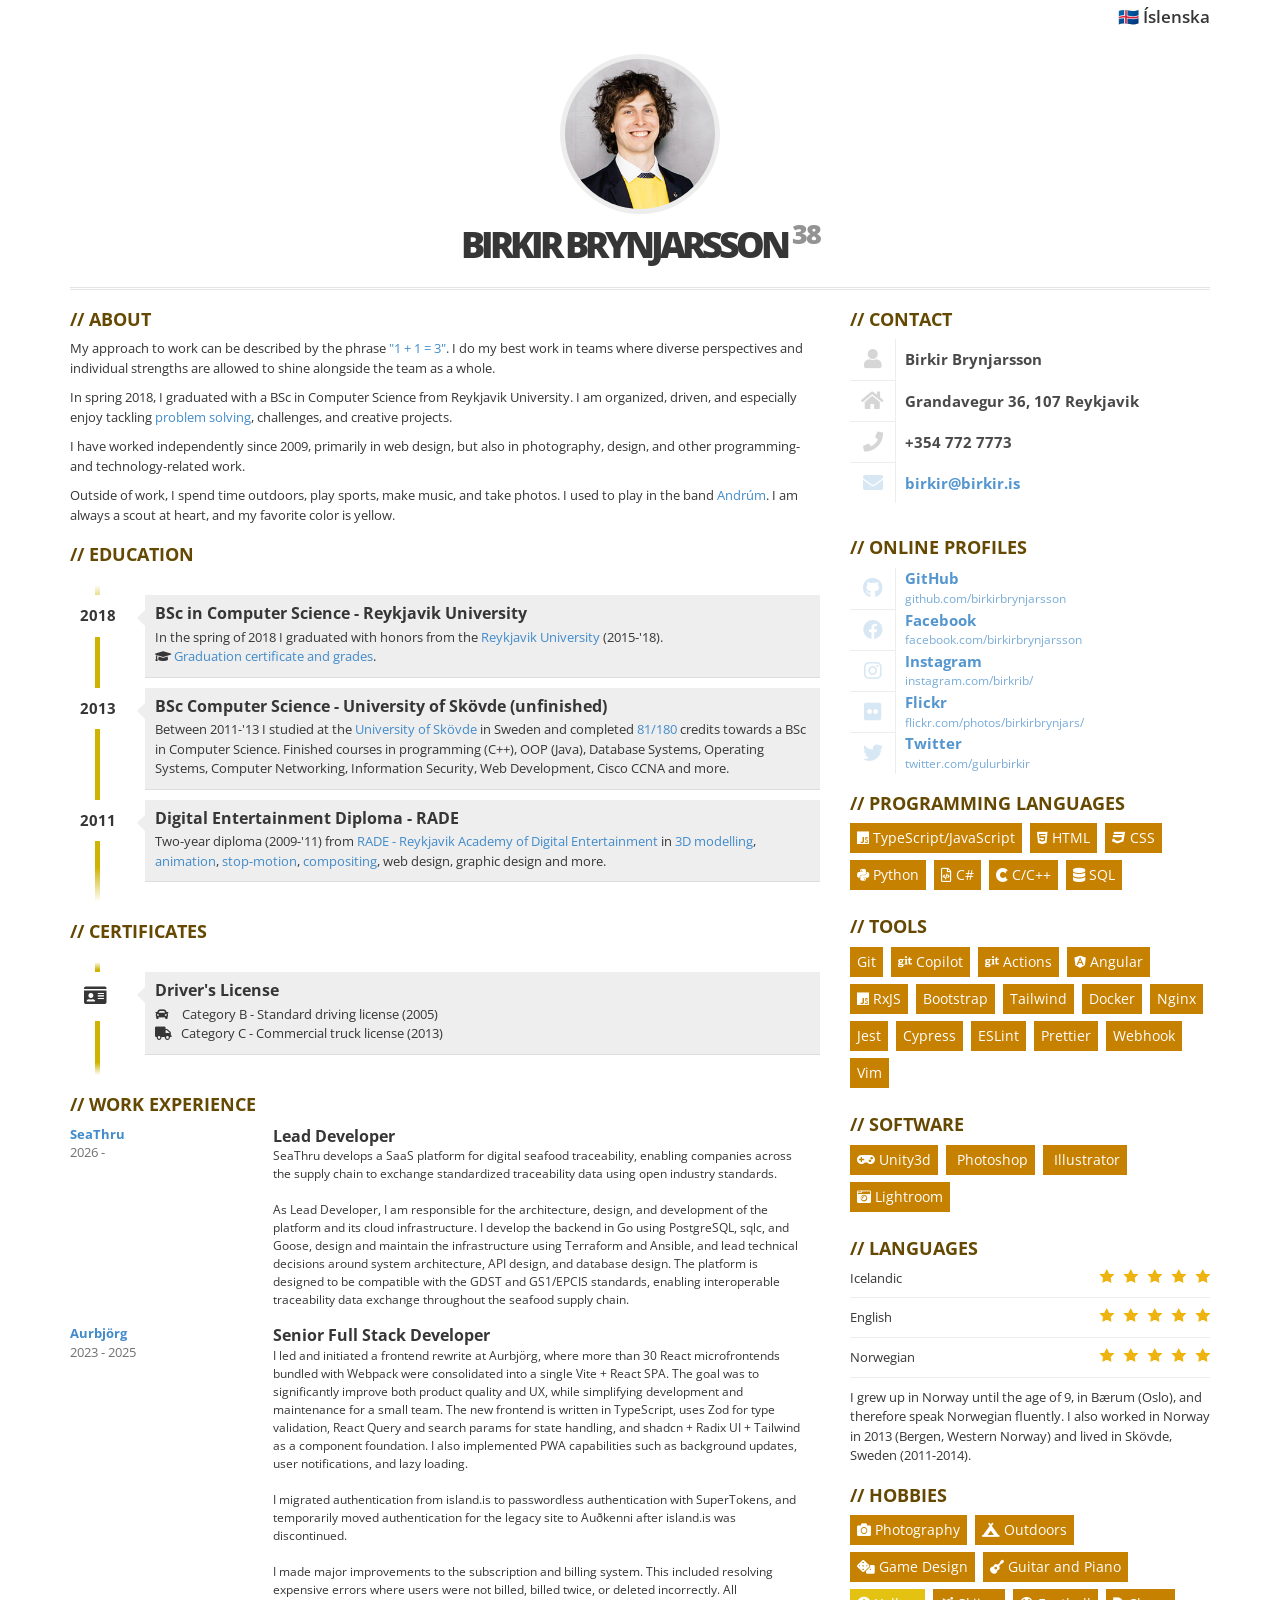
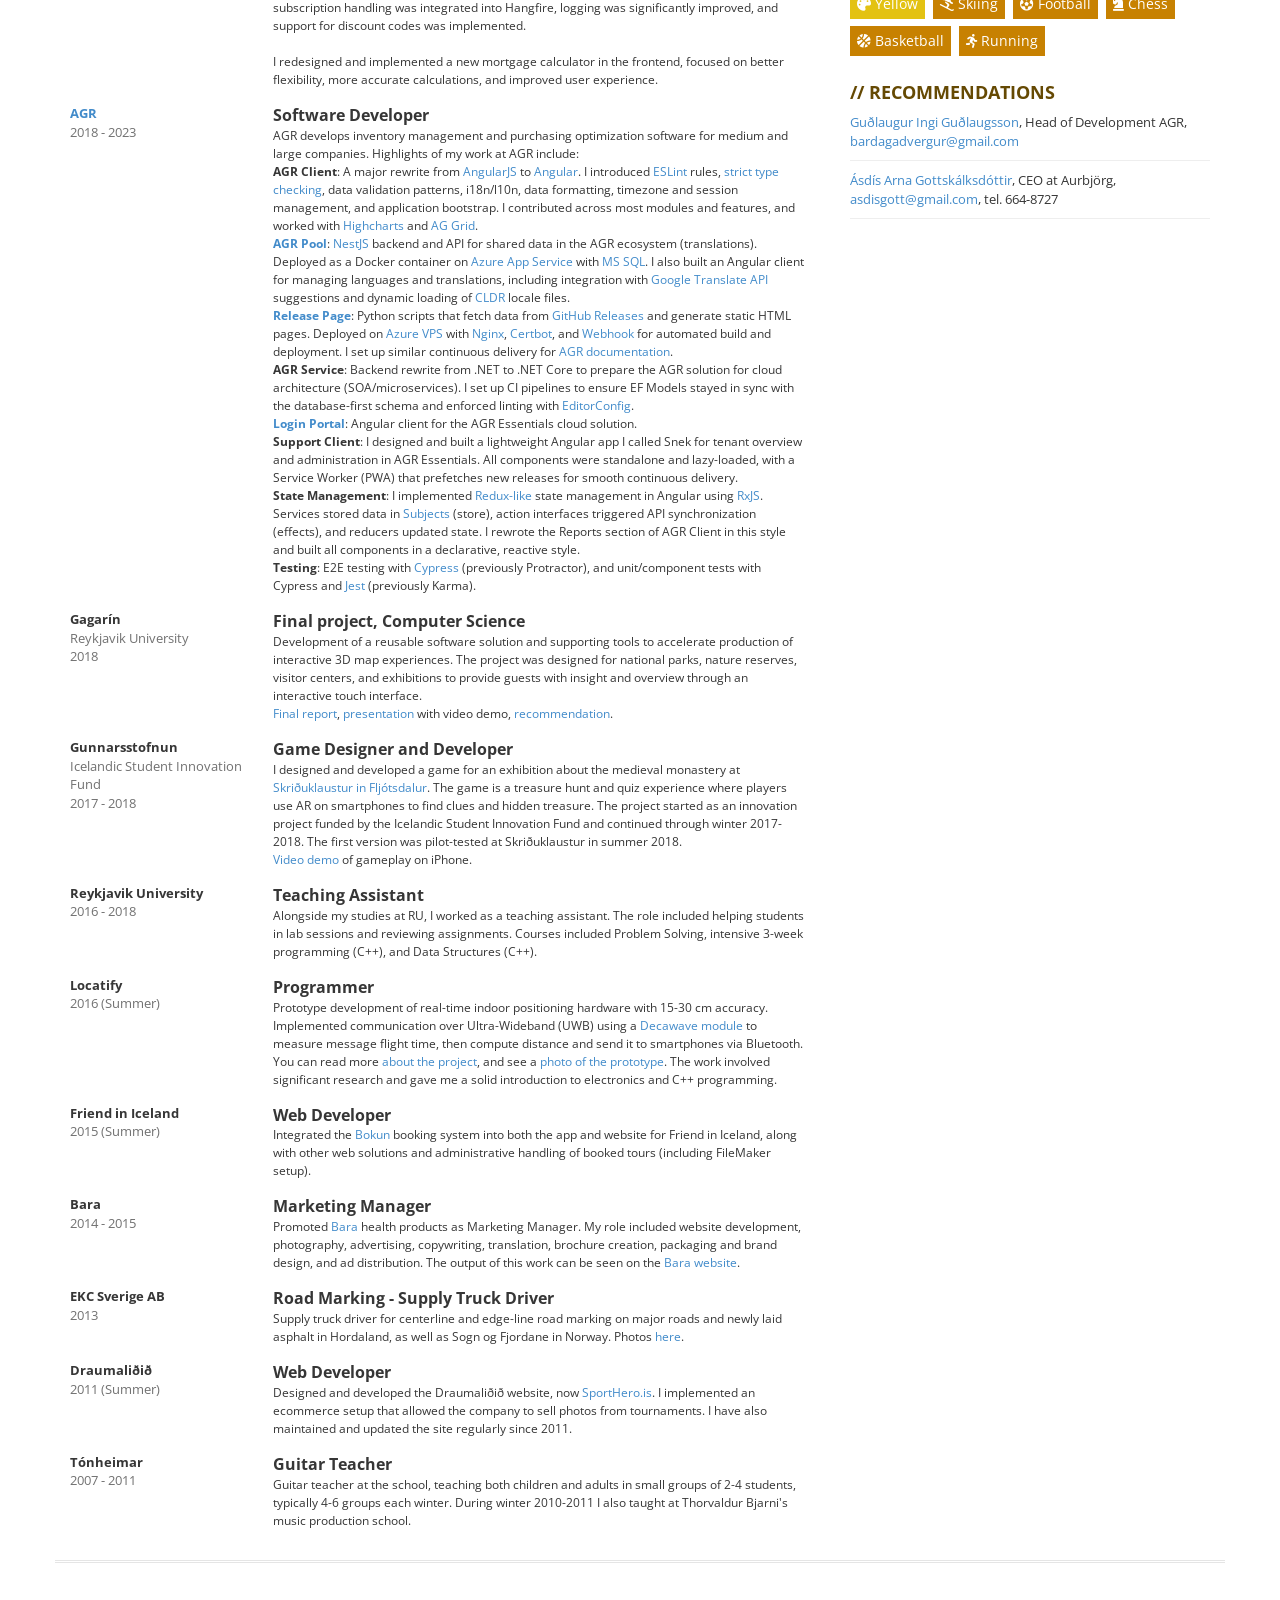
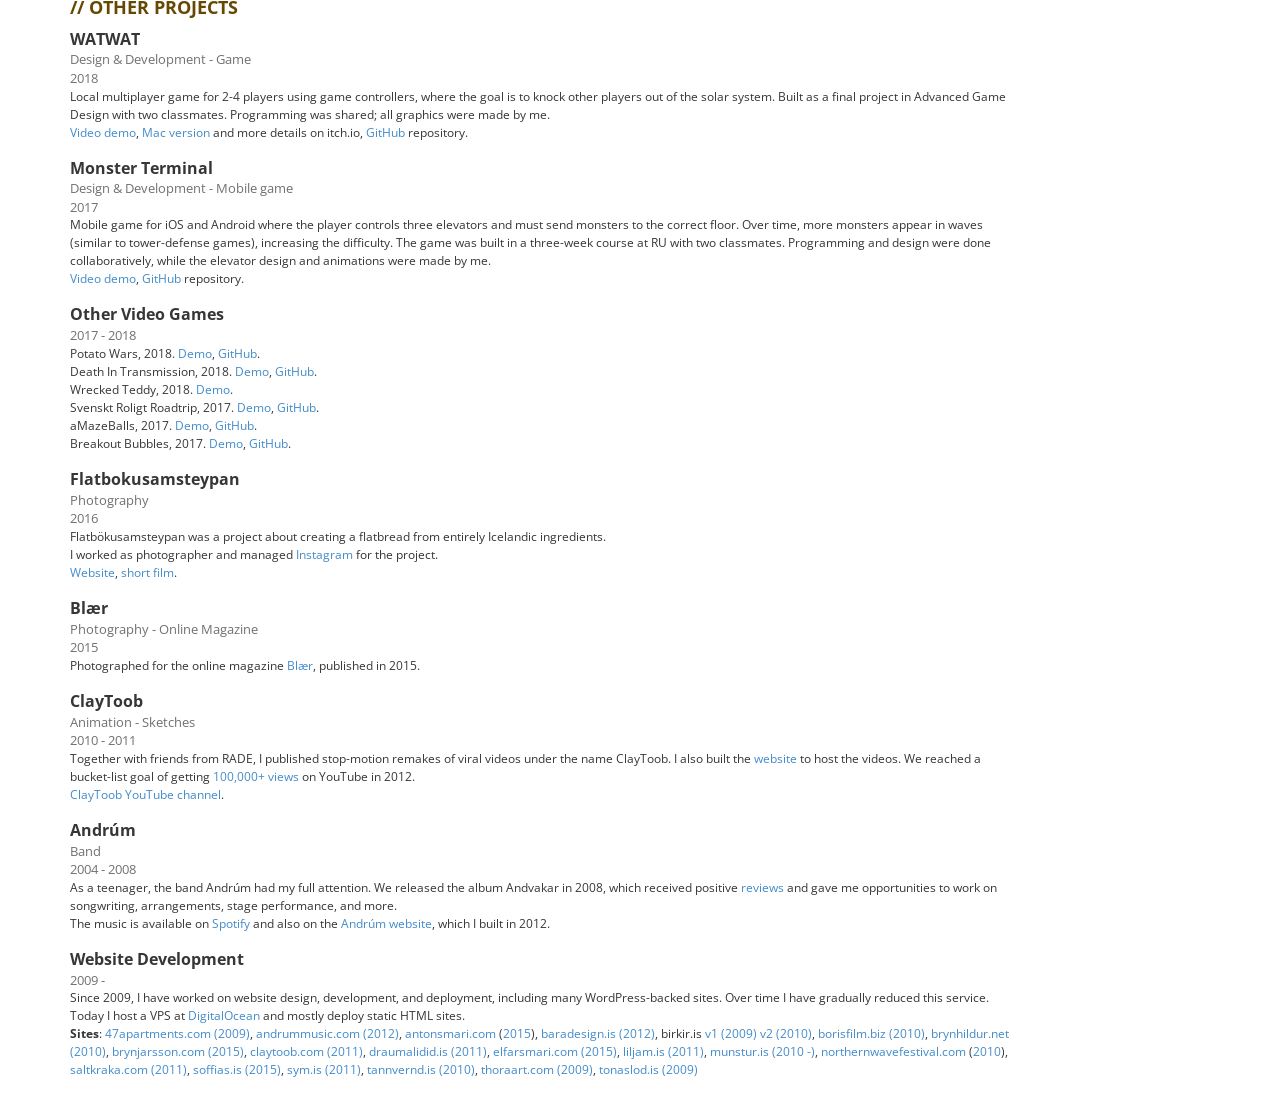
==== commit 728766cb: "Add SeaThru section" ====
--- a/en/index.html
+++ b/en/index.html
@@ -5,6 +5,10 @@
     <meta http-equiv="X-UA-Compatible" content="IE=edge,chrome=1" />
     <meta name="viewport" content="width=device-width, initial-scale=1" />
     <title>Birkir Brynjarsson - CV</title>
+    <link
+      rel="icon"
+      href="data:image/svg+xml,<svg xmlns=%22http://www.w3.org/2000/svg%22 viewBox=%220 0 100 100%22><rect width=%22100%22 height=%22100%22 rx=%2220%22 fill=%22%23171717%22/><text x=%2254%22 y=%2274%22 font-size=%2286%22 font-family=%22Courier New, monospace%22 fill=%22%23f7f4ee%22 text-anchor=%22middle%22>b</text></svg>"
+    />
     <link href="../css/bootstrap.min.css" rel="stylesheet" />
     <link
       rel="stylesheet"
@@ -226,8 +230,50 @@
 
             <div class="job clearfix">
               <div class="col-xs-3">
-                <div class="where">Aurbjörg</div>
-                <div class="year">2023 -</div>
+                <div class="where">
+                  <a
+                    href="https://seathru.is"
+                    alt="SeaThru website"
+                    data-toggle="tooltip"
+                    title="SeaThru website"
+                    >SeaThru</a
+                  >
+                </div>
+                <div class="year">2026 -</div>
+              </div>
+              <div class="col-xs-9">
+                <div class="profession">Lead Developer</div>
+                <div class="description">
+                  SeaThru develops a SaaS platform for digital seafood
+                  traceability, enabling companies across the supply chain to
+                  exchange standardized traceability data using open industry
+                  standards.
+                  <br /><br />
+                  As Lead Developer, I am responsible for the architecture,
+                  design, and development of the platform and its cloud
+                  infrastructure. I develop the backend in Go using PostgreSQL,
+                  sqlc, and Goose, design and maintain the infrastructure using
+                  Terraform and Ansible, and lead technical decisions around
+                  system architecture, API design, and database design. The
+                  platform is designed to be compatible with the GDST and
+                  GS1/EPCIS standards, enabling interoperable traceability data
+                  exchange throughout the seafood supply chain.
+                </div>
+              </div>
+            </div>
+
+            <div class="job clearfix">
+              <div class="col-xs-3">
+                <div class="where">
+                  <a
+                    href="https://aurbjorg.is"
+                    alt="Aurbjörg website"
+                    data-toggle="tooltip"
+                    title="Aurbjörg website"
+                    >Aurbjörg</a
+                  >
+                </div>
+                <div class="year">2023 - 2025</div>
               </div>
               <div class="col-xs-9">
                 <div class="profession">Senior Full Stack Developer</div>
@@ -276,7 +322,7 @@
                 <div class="year">2018 - 2023</div>
               </div>
               <div class="col-xs-9">
-                <div class="profession">Software Specialist</div>
+                <div class="profession">Software Developer</div>
                 <div class="description">
                   AGR develops inventory management and purchasing optimization
                   software for medium and large companies. Highlights of my work
@@ -658,7 +704,7 @@
                 <span class="fa fa-home fa-fw"></span>
               </div>
               <div class="title only pull-right">
-                Holtsgata 1, 101 Reykjavik
+                Grandavegur 36, 107 Reykjavik
               </div>
             </div>
             <div class="contact-item">
@@ -881,24 +927,23 @@
 
           <!-- RECOMMENDATIONS -->
           <div class="box">
-            <h2>References</h2>
+            <h2>Recommendations</h2>
             <div id="recommend">
               <div class="skill">
-                <a href="https://www.linkedin.com/in/sigrunbg/"
-                  >Sigrun Gunnhildardóttir</a
-                >, Chief Product Officer AGR,
-                <a href="mailto:sigrun@agrinventory.com"
-                  >sigrun@agrinventory.com</a
-                >, tel. 666-0899
+                <a href="https://www.linkedin.com/in/illug/"
+                  >Guðlaugur Ingi Guðlaugsson</a
+                >, Head of Development AGR,
+                <a href="mailto:bardagadvergur@gmail.com"
+                  >bardagadvergur@gmail.com</a
+                >
               </div>
               <div class="skill">
                 <a
-                  href="https://www.linkedin.com/in/helena-olafsdottir-86620078/"
-                  >Helena Ólafsdóttir</a
-                >, Team Lead AGR,
-                <a href="mailto:helenao@agrinventory.com"
-                  >helenao@agrinventory.com</a
-                >
+                  href="https://www.linkedin.com/in/asdis-arna-gottskalksdottir-9b5023167/"
+                  >Ásdís Arna Gottskálksdóttir</a
+                >, CEO at Aurbjörg,
+                <a href="mailto:asdisgott@gmail.com">asdisgott@gmail.com</a>,
+                tel. 664-8727
               </div>
             </div>
           </div>
--- a/css/main.css
+++ b/css/main.css
@@ -5,7 +5,7 @@
 /*******************************************
 FONTS
 *******************************************/
-@import url(http://fonts.googleapis.com/css?family=Open+Sans:400,600,700,800);
+@import url(//fonts.googleapis.com/css?family=Open+Sans:400,600,700,800);
 /*******************************************
 SETTINGS
 *******************************************/
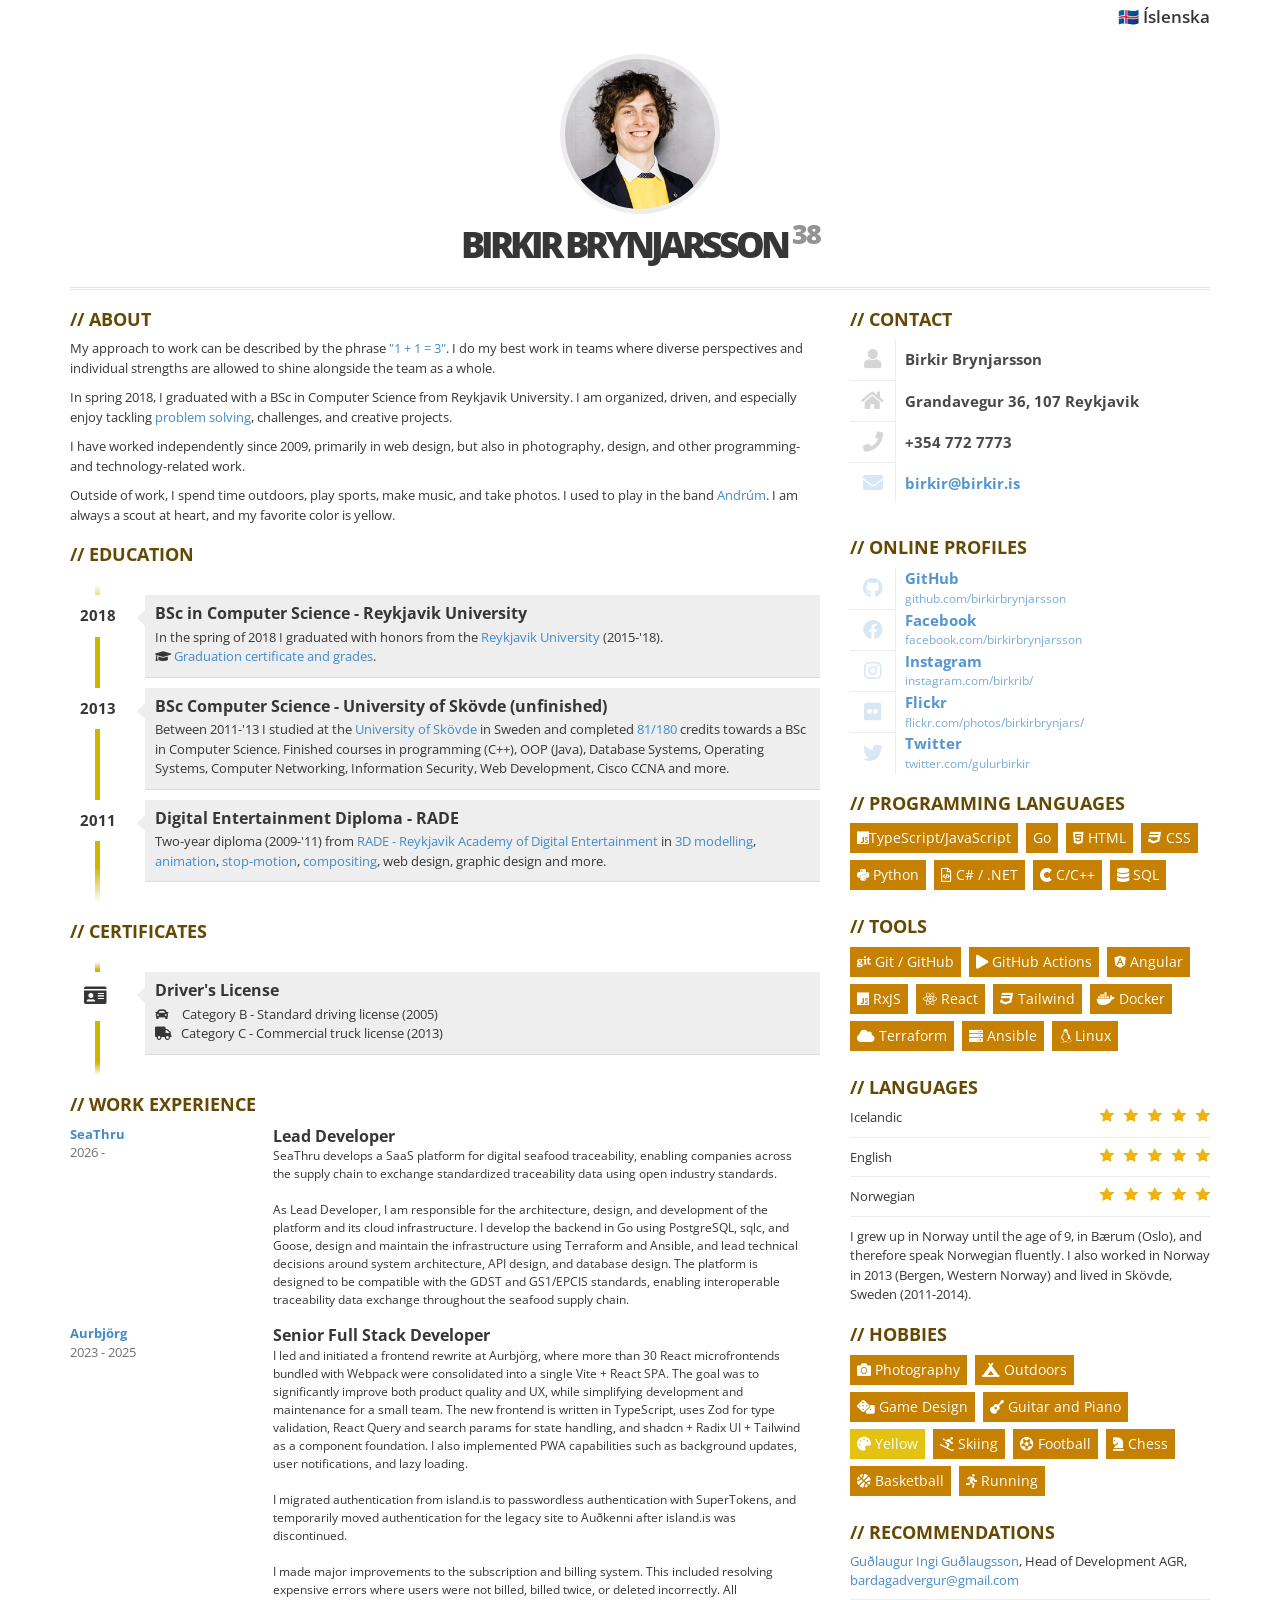
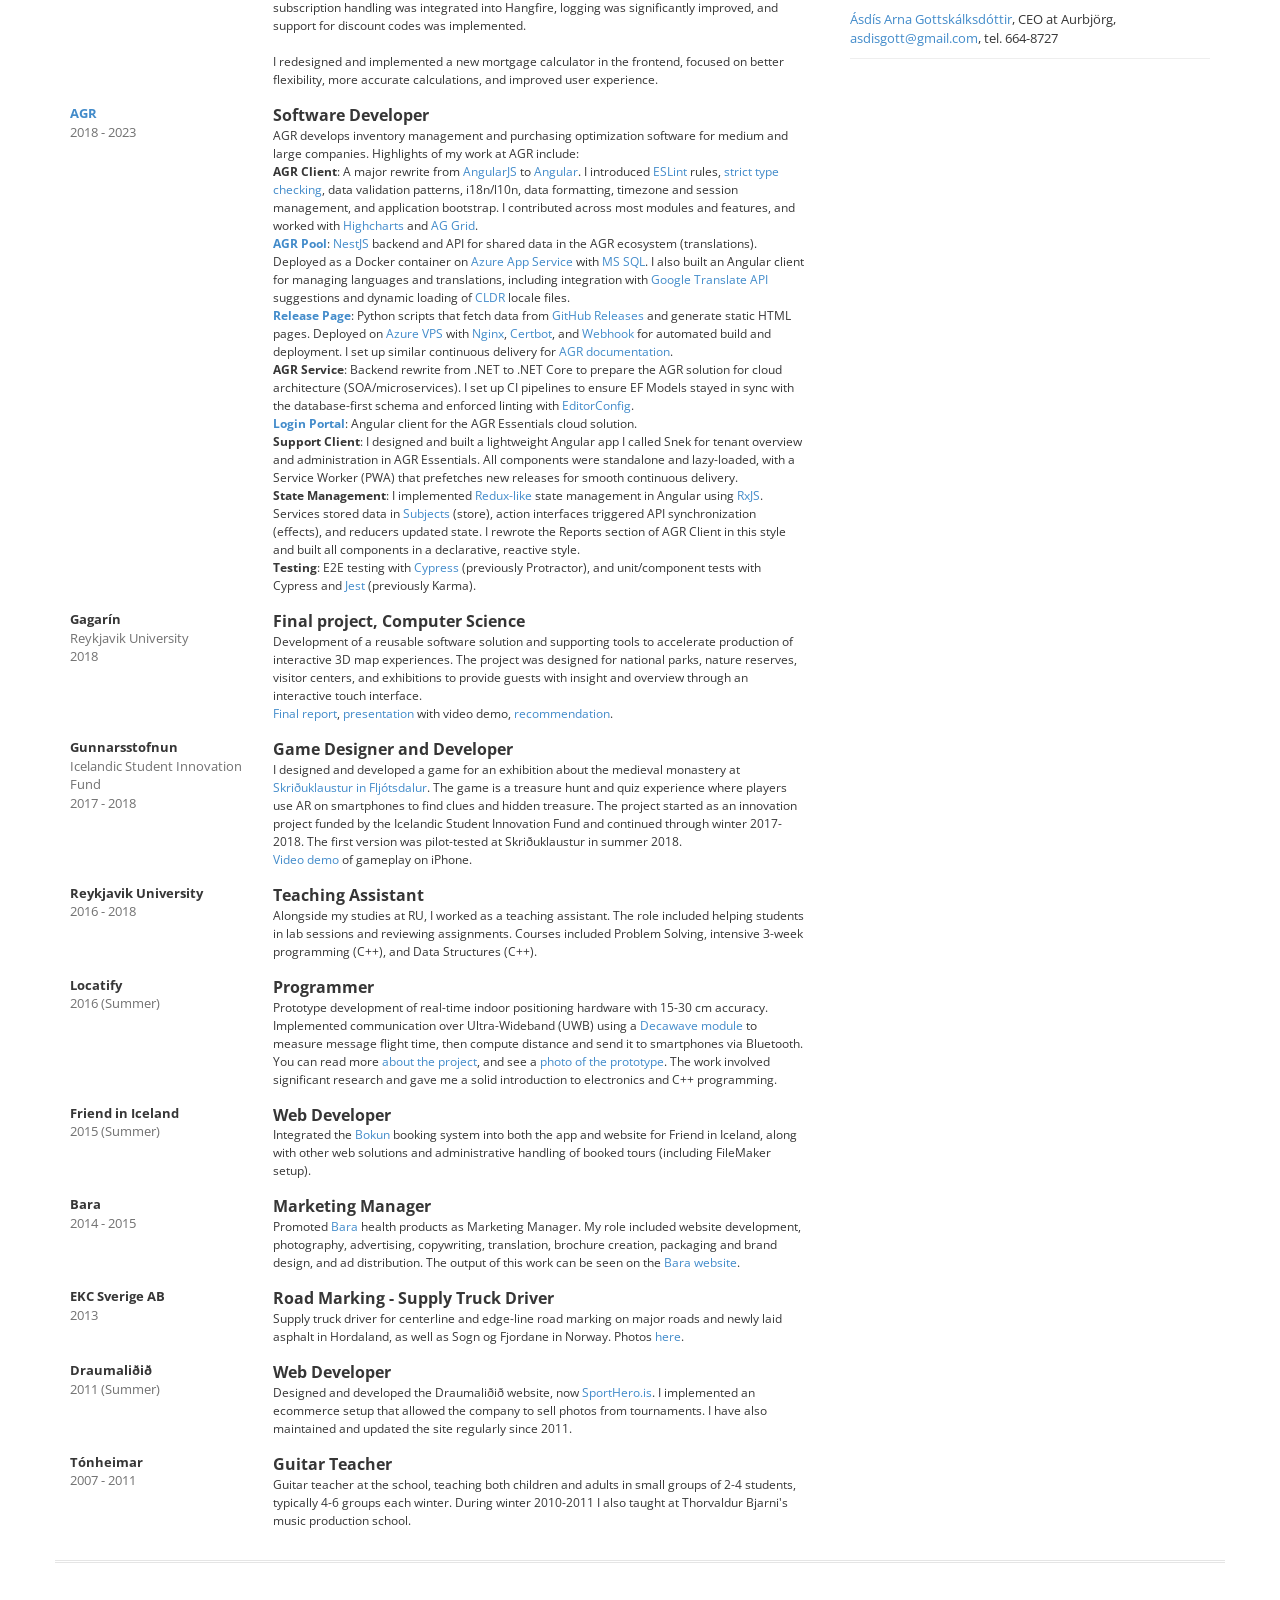
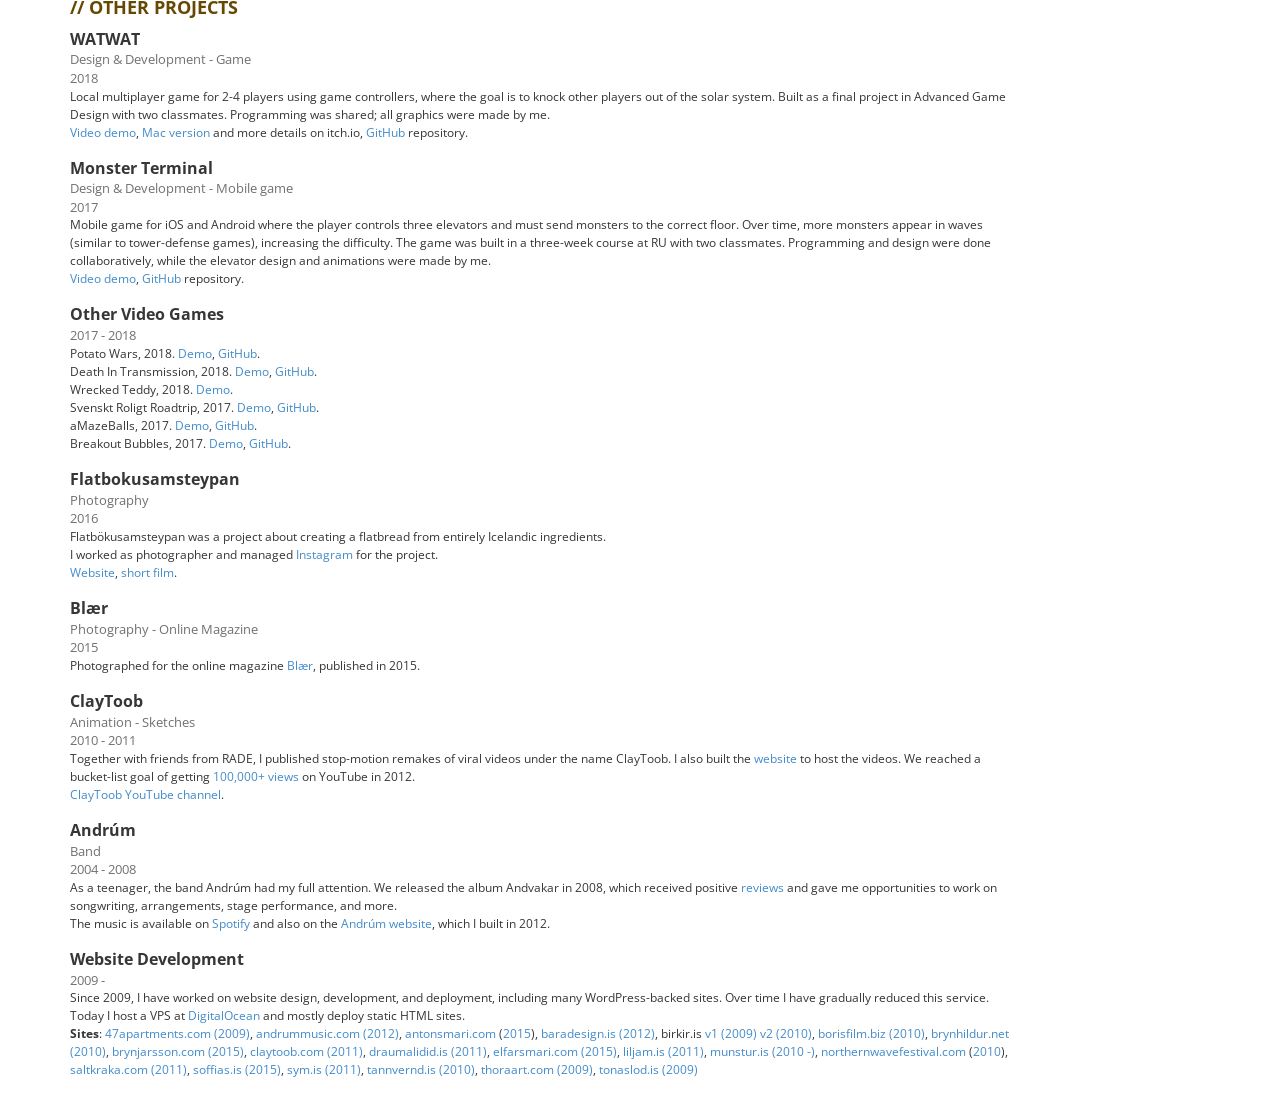
==== commit afd004fd: "Update tools and languages" ====
--- a/en/index.html
+++ b/en/index.html
@@ -786,15 +786,13 @@
             <h2>Programming Languages</h2>
 
             <div class="hobby">
-              <i class="fab fa-js"></i>
-              <a href="https://www.typescriptlang.org/"
-                >TypeScript/JavaScript</a
-              >
-            </div>
+              <i class="fab fa-js"></i>TypeScript/JavaScript
+            </div>
+            <div class="hobby">Go</div>
             <div class="hobby"><i class="fab fa-html5"></i> HTML</div>
             <div class="hobby"><i class="fab fa-css3"></i> CSS</div>
             <div class="hobby"><i class="fab fa-python pr"></i> Python</div>
-            <div class="hobby"><i class="far fa-file-code"></i> C#</div>
+            <div class="hobby"><i class="far fa-file-code"></i> C# / .NET</div>
             <div class="hobby"><i class="fab fa-cuttlefish"></i> C/C++</div>
             <div class="hobby"><i class="fas fa-database"></i> SQL</div>
           </div>
@@ -803,15 +801,12 @@
           <div class="box no-print">
             <h2>Tools</h2>
             <div class="hobby">
-              <a href="https://git-scm.com/">Git</a>
+              <i class="fab fa-git"></i>
+              <a href="https://git-scm.com/">Git / GitHub</a>
             </div>
             <div class="hobby">
-              <i class="fab fa-git"></i>
-              <a href="https://github.com/features/copilot">Copilot</a>
-            </div>
-            <div class="hobby">
-              <i class="fab fa-git"></i>
-              <a href="https://github.com/features/actions">Actions</a>
+              <i class="fas fa-play"></i>
+              <a href="https://github.com/features/actions">GitHub Actions</a>
             </div>
             <div class="hobby">
               <i class="fab fa-angular"></i>
@@ -821,47 +816,33 @@
               <i class="fab fa-js"></i> <a href="https://rxjs.dev/">RxJS</a>
             </div>
             <div class="hobby">
-              <i class="fab fa-"></i
-              ><a href="https://getbootstrap.com/">Bootstrap</a>
+              <i class="fab fa-react"></i>
+              <a href="https://react.dev/">React</a>
             </div>
             <div class="hobby">
-              <i class="fab fa-"></i
-              ><a href="https://tailwindcss.com/">Tailwind</a>
+              <i class="fab fa-css3"></i>
+              <a href="https://tailwindcss.com/">Tailwind</a>
             </div>
             <div class="hobby">
-              <i class="fab fa-"></i
-              ><a href="https://www.docker.com/">Docker</a>
+              <i class="fab fa-docker"></i>
+              <a href="https://www.docker.com/">Docker</a>
             </div>
             <div class="hobby">
-              <i class="fab fa-"></i><a href="https://www.nginx.com/">Nginx</a>
+              <i class="fas fa-cloud"></i>
+              <a href="https://www.terraform.io/">Terraform</a>
             </div>
             <div class="hobby">
-              <i class="fab fa-"></i><a href="https://jestjs.io/">Jest</a>
+              <i class="fas fa-server"></i>
+              <a href="https://www.ansible.com/">Ansible</a>
             </div>
             <div class="hobby">
-              <i class="fab fa-"></i
-              ><a href="https://www.cypress.io/">Cypress</a>
-            </div>
-            <div class="hobby">
-              <i class="fab fa-"></i><a href="https://eslint.org/">ESLint</a>
-            </div>
-            <div class="hobby">
-              <i class="fab fa-"></i><a href="https://prettier.io/">Prettier</a>
-            </div>
-            <div class="hobby">
-              <i class="fab fa-"></i
-              ><a href="https://github.com/adnanh/webhook" class="link-light"
-                >Webhook</a
-              >
-            </div>
-            <div class="hobby">
-              <i class="fab fa-"></i
-              ><a href="https://www.vim.org/" class="link-light">Vim</a>
+              <i class="fab fa-linux"></i>
+              <a href="https://www.linux.org/">Linux</a>
             </div>
           </div>
 
           <!-- SOFTWARE -->
-          <div class="box no-print">
+          <!-- <div class="box no-print">
             <h2>Software</h2>
             <div class="hobby"><i class="fas fa-gamepad"></i> Unity3d</div>
             <div class="hobby"><i class="fab fa-adobe"></i> Photoshop</div>
@@ -869,7 +850,7 @@
             <div class="hobby">
               <i class="fas fa-camera-retro"></i> Lightroom
             </div>
-          </div>
+          </div> -->
 
           <!-- LANGUAGES -->
           <div class="box">
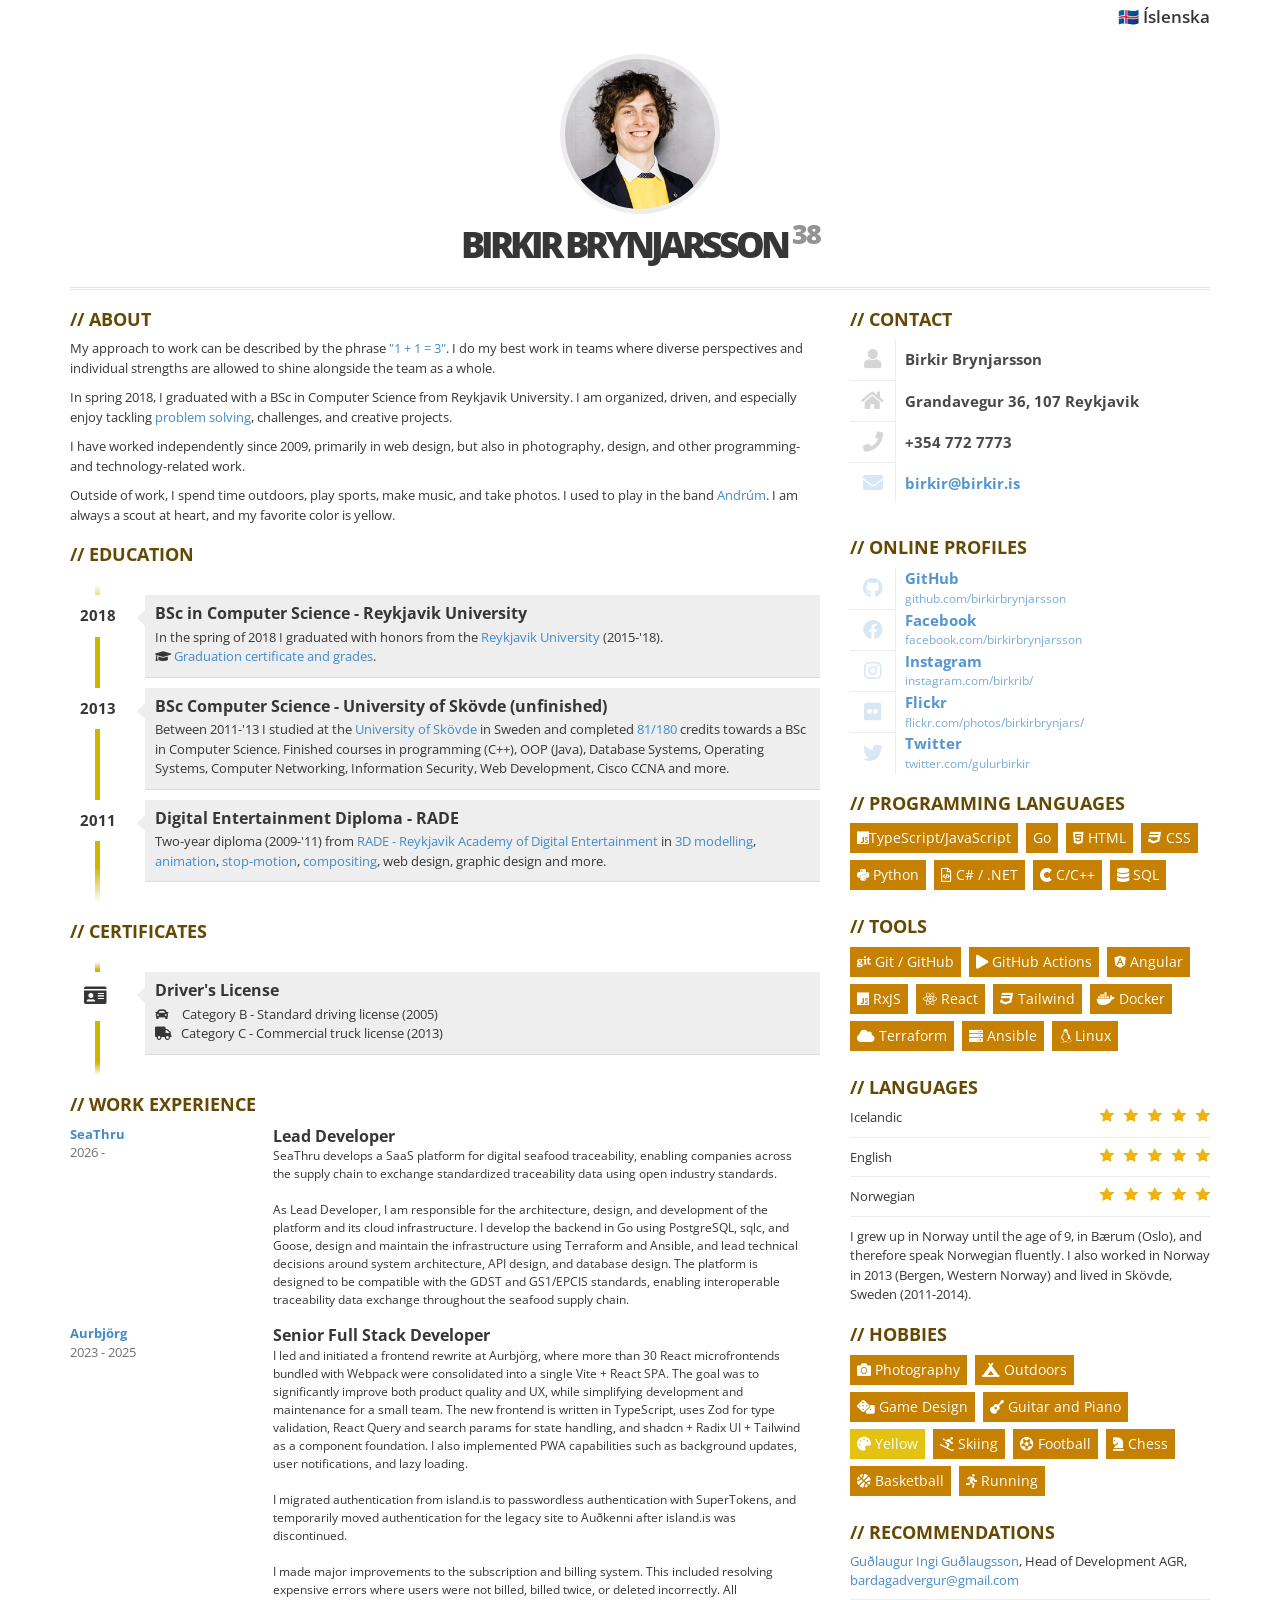
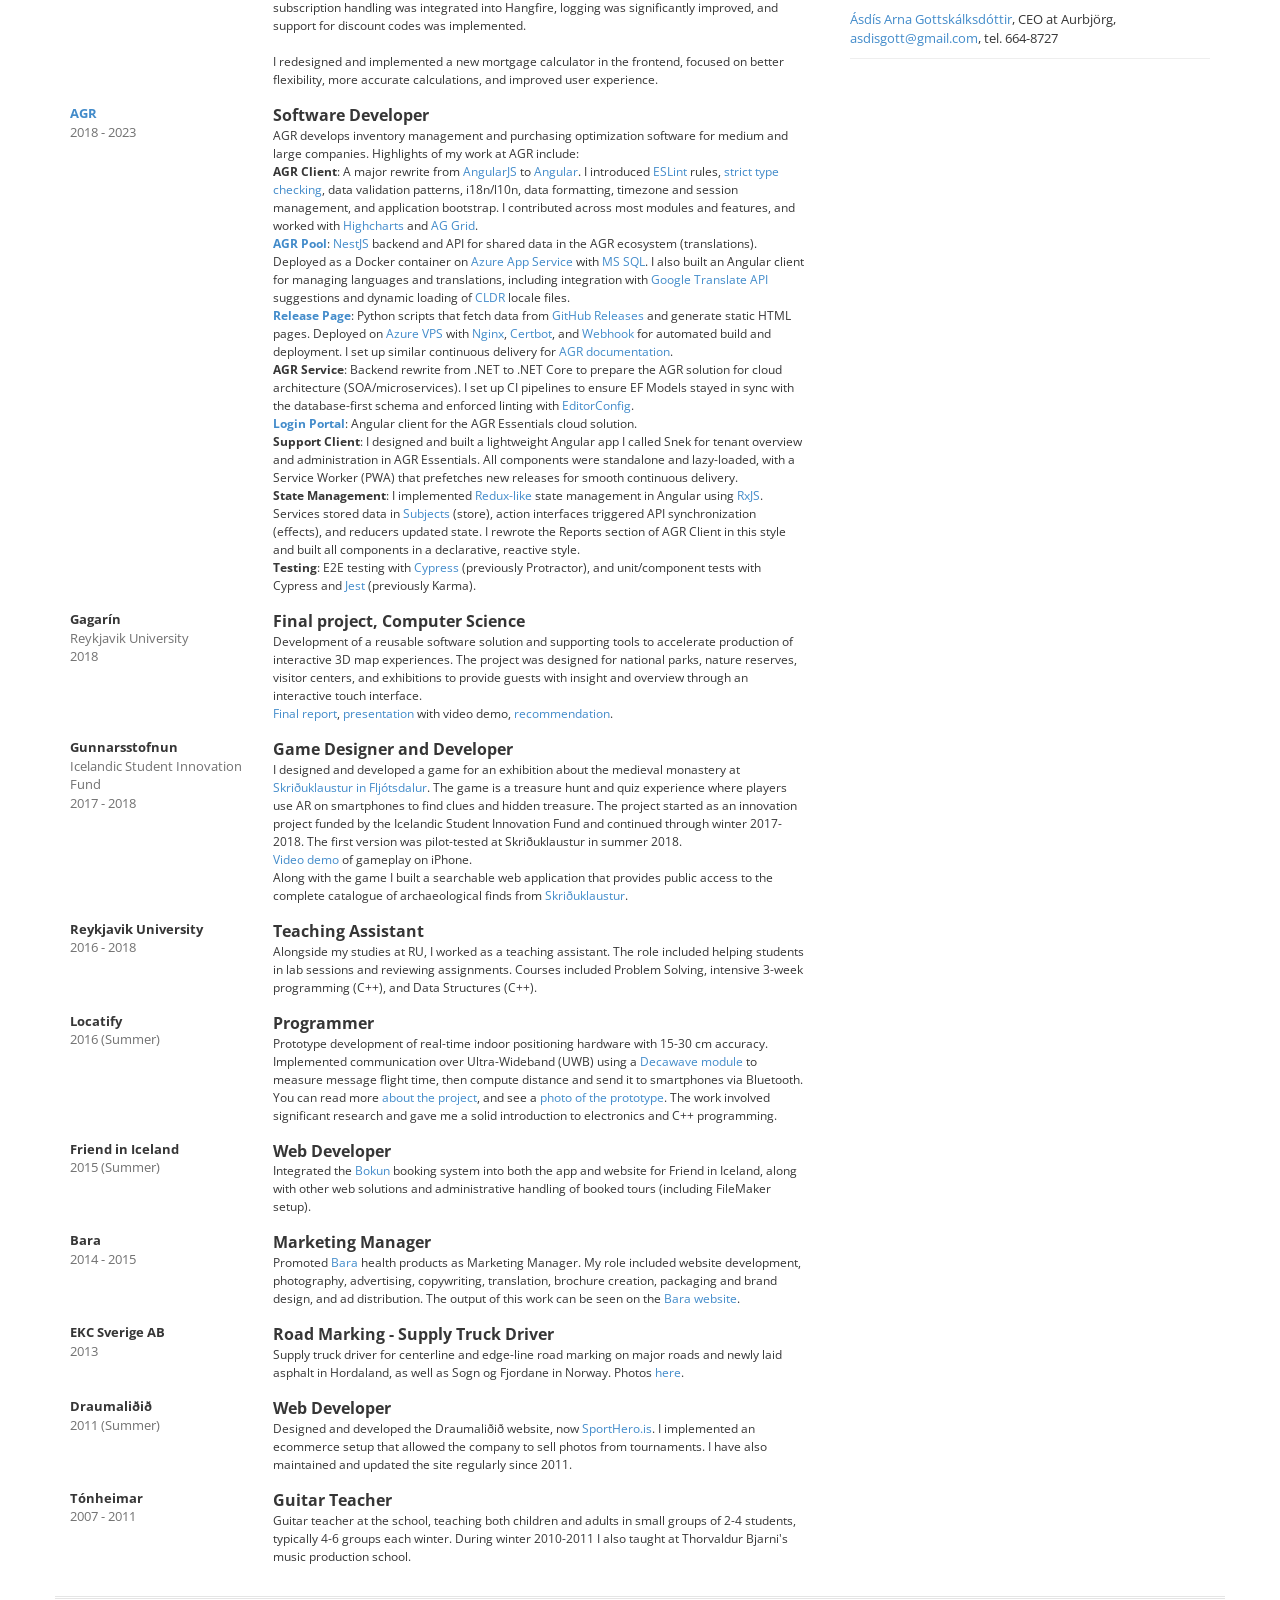
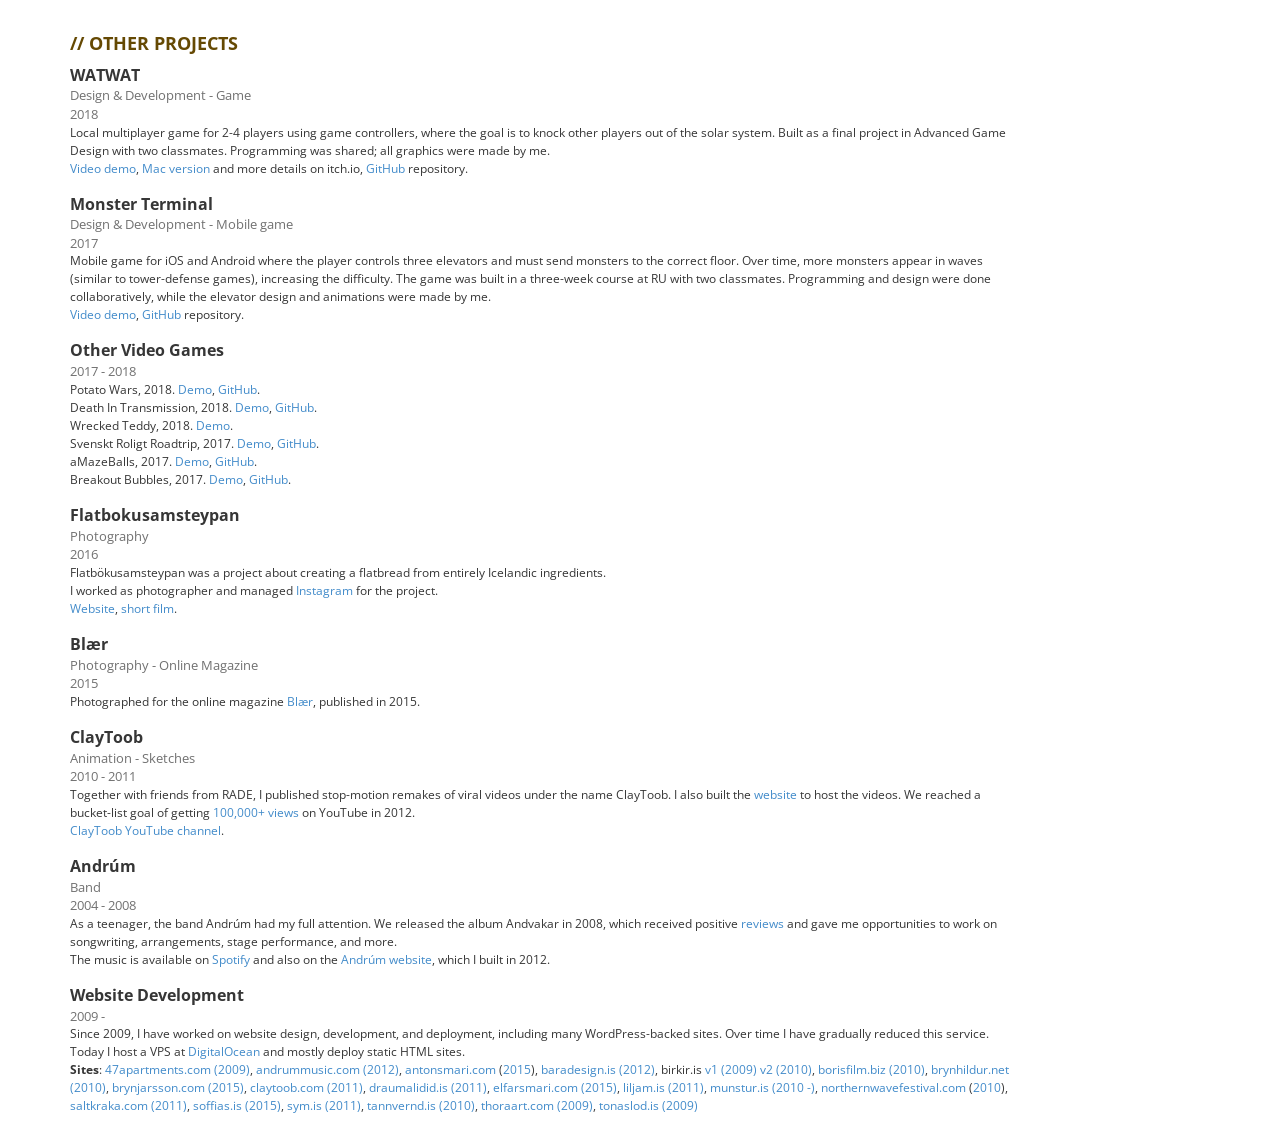
==== commit 18086ad5: "Add link to skriduklaustur excavation findings app" ====
--- a/en/index.html
+++ b/en/index.html
@@ -524,7 +524,16 @@
                     title='Video demo of "The Treasures of Skriðuklaustur"'
                     >Video demo</a
                   >
-                  of gameplay on iPhone.
+                  of gameplay on iPhone.<br />
+                  Along with the game I built a searchable web application that
+                  provides public access to the complete catalogue of
+                  archaeological finds from
+                  <a
+                    href="https://skriduklaustur.birkir.is"
+                    data-toggle="tooltip"
+                    title="Complete list of excavation findings from Skriðuklaustur"
+                    >Skriðuklaustur</a
+                  >.
                 </div>
               </div>
             </div>
